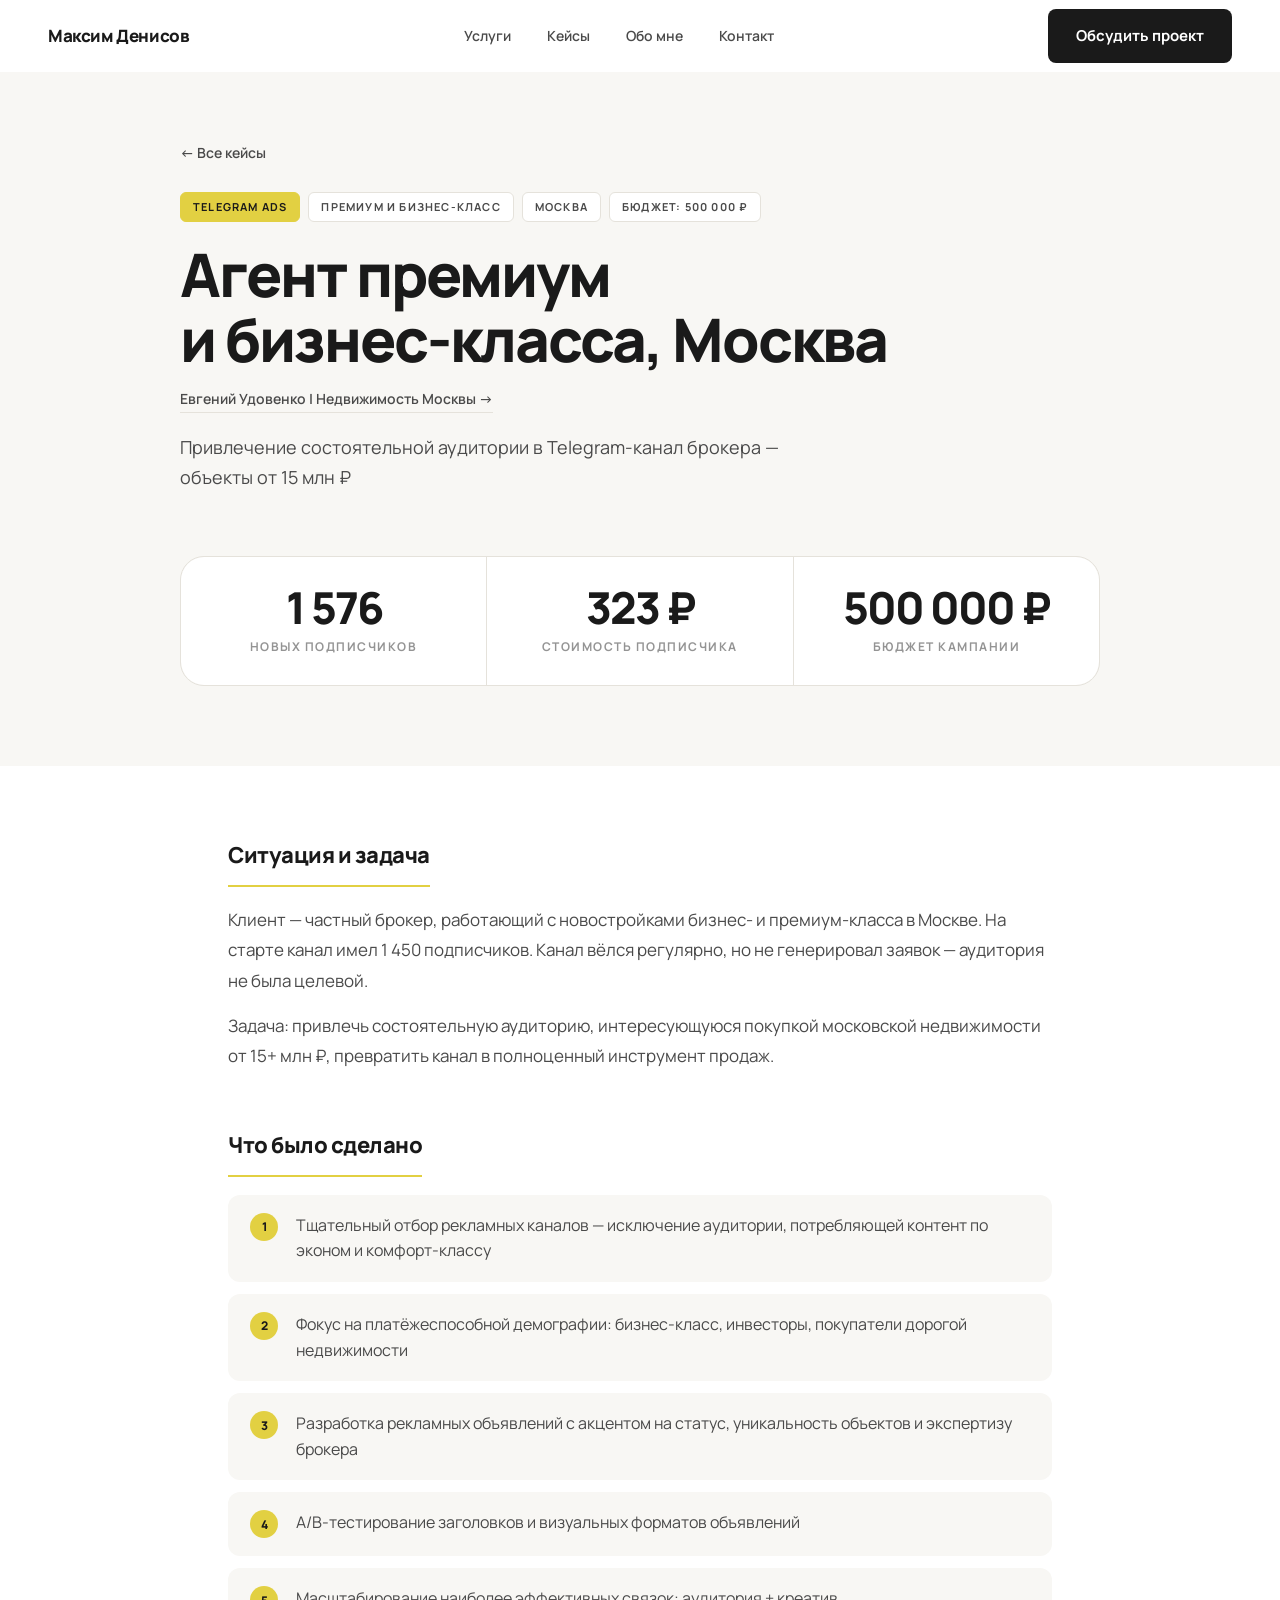
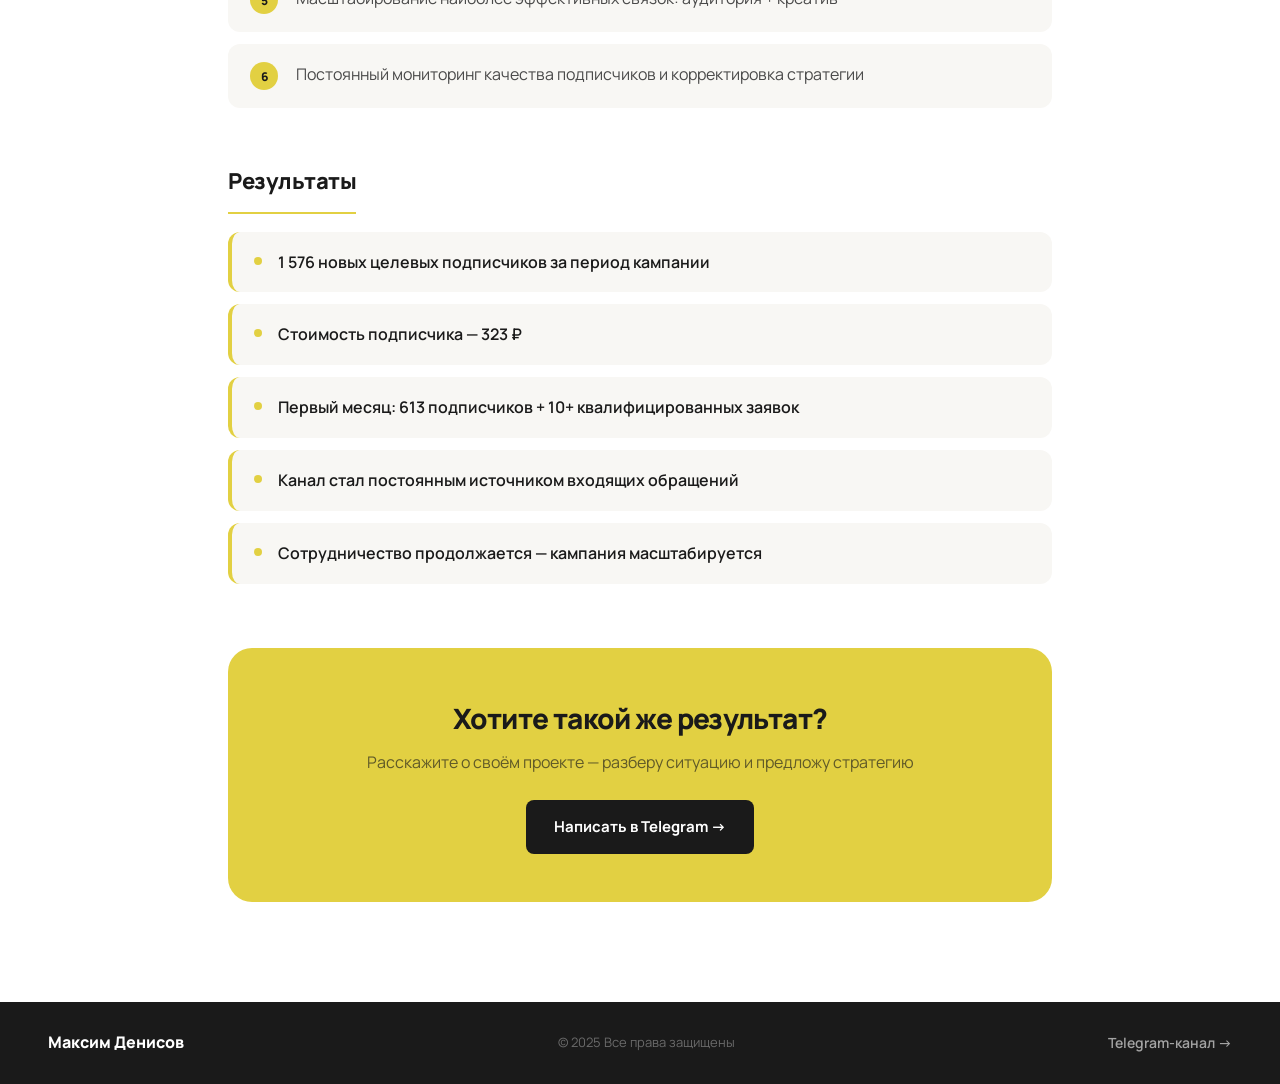
==== case-1.html @ fdce74c8 "Add channel links below case titles, style case-channel-link Co-Authored-By: Claude Sonnet 4.6 <nore" ====
<!DOCTYPE html>
<html lang="ru">
<head>
  <meta charset="UTF-8">
  <meta name="viewport" content="width=device-width, initial-scale=1.0">
  <title>Кейс: Агент премиум и бизнес-класса, Москва — 1 576 подписчиков | Максим Денисов</title>
  <meta name="description" content="Telegram Ads для агента премиум и бизнес-класса в Москве: 1 576 подписчиков, 323 ₽ за подписчика, бюджет 500 000 ₽.">
  <link rel="preconnect" href="https://fonts.googleapis.com">
  <link rel="preconnect" href="https://fonts.gstatic.com" crossorigin>
  <link href="https://fonts.googleapis.com/css2?family=Manrope:wght@400;500;600;700;800&display=swap" rel="stylesheet">
  <link rel="stylesheet" href="style.css">
</head>
<body>

<!-- NAVIGATION -->
<nav class="nav" id="nav">
  <div class="nav-inner">
    <a href="index.html" class="nav-logo">Максим Денисов</a>
    <ul class="nav-links">
      <li><a href="index.html#services">Услуги</a></li>
      <li><a href="index.html#cases">Кейсы</a></li>
      <li><a href="index.html#about">Обо мне</a></li>
      <li><a href="index.html#contact">Контакт</a></li>
    </ul>
    <a href="https://t.me/maksimbarrister" target="_blank" rel="noopener" class="btn btn-dark">Обсудить проект</a>
    <button class="hamburger" aria-label="Меню"><span></span><span></span><span></span></button>
  </div>
</nav>
<div class="mobile-nav" id="mobile-nav">
  <ul>
    <li><a href="index.html#services">Услуги</a></li>
    <li><a href="index.html#cases">Кейсы</a></li>
    <li><a href="index.html#about">Обо мне</a></li>
    <li><a href="index.html#contact">Контакт</a></li>
  </ul>
  <a href="https://t.me/maksimbarrister" target="_blank" rel="noopener" class="btn btn-dark">Обсудить проект</a>
</div>

<!-- CASE HEADER -->
<header class="case-header">
  <div class="case-header-inner">
    <a href="index.html#cases" class="back-btn">← Все кейсы</a>
    <div class="case-tags">
      <span class="tag tag-y">Telegram Ads</span>
      <span class="tag">Премиум и бизнес-класс</span>
      <span class="tag">Москва</span>
      <span class="tag">Бюджет: 500 000 ₽</span>
    </div>
    <h1 class="case-h1">Агент премиум<br>и бизнес-класса, Москва</h1>
    <a href="https://t.me/mos_heart" target="_blank" rel="noopener" class="case-channel-link">Евгений Удовенко | Недвижимость Москвы →</a>
    <p class="case-lead">Привлечение состоятельной аудитории в Telegram-канал брокера — объекты от 15 млн ₽</p>

    <div class="metrics-strip">
      <div class="metric">
        <div class="metric-num">1&thinsp;576</div>
        <div class="metric-label">Новых подписчиков</div>
      </div>
      <div class="metric">
        <div class="metric-num">323 ₽</div>
        <div class="metric-label">Стоимость подписчика</div>
      </div>
      <div class="metric">
        <div class="metric-num">500&thinsp;000 ₽</div>
        <div class="metric-label">Бюджет кампании</div>
      </div>
    </div>
  </div>
</header>

<!-- CASE BODY -->
<main class="case-body">

  <section class="case-section fade-up">
    <h2 class="case-section-h">Ситуация и задача</h2>
    <p>Клиент — частный брокер, работающий с новостройками бизнес- и премиум-класса в Москве. На старте канал имел 1 450 подписчиков. Канал вёлся регулярно, но не генерировал заявок — аудитория не была целевой.</p>
    <p>Задача: привлечь состоятельную аудиторию, интересующуюся покупкой московской недвижимости от 15+ млн ₽, превратить канал в полноценный инструмент продаж.</p>
  </section>

  <section class="case-section fade-up">
    <h2 class="case-section-h">Что было сделано</h2>
    <div class="steps-list">
      <div class="step-item">
        <div class="step-n">1</div>
        <div class="step-text">Тщательный отбор рекламных каналов — исключение аудитории, потребляющей контент по эконом и комфорт-классу</div>
      </div>
      <div class="step-item">
        <div class="step-n">2</div>
        <div class="step-text">Фокус на платёжеспособной демографии: бизнес-класс, инвесторы, покупатели дорогой недвижимости</div>
      </div>
      <div class="step-item">
        <div class="step-n">3</div>
        <div class="step-text">Разработка рекламных объявлений с акцентом на статус, уникальность объектов и экспертизу брокера</div>
      </div>
      <div class="step-item">
        <div class="step-n">4</div>
        <div class="step-text">A/B-тестирование заголовков и визуальных форматов объявлений</div>
      </div>
      <div class="step-item">
        <div class="step-n">5</div>
        <div class="step-text">Масштабирование наиболее эффективных связок: аудитория + креатив</div>
      </div>
      <div class="step-item">
        <div class="step-n">6</div>
        <div class="step-text">Постоянный мониторинг качества подписчиков и корректировка стратегии</div>
      </div>
    </div>
  </section>

  <section class="case-section fade-up">
    <h2 class="case-section-h">Результаты</h2>
    <div class="results-list">
      <div class="result-row">
        <div class="result-bullet"></div>
        <div class="result-text">1 576 новых целевых подписчиков за период кампании</div>
      </div>
      <div class="result-row">
        <div class="result-bullet"></div>
        <div class="result-text">Стоимость подписчика — 323 ₽</div>
      </div>
      <div class="result-row">
        <div class="result-bullet"></div>
        <div class="result-text">Первый месяц: 613 подписчиков + 10+ квалифицированных заявок</div>
      </div>
      <div class="result-row">
        <div class="result-bullet"></div>
        <div class="result-text">Канал стал постоянным источником входящих обращений</div>
      </div>
      <div class="result-row">
        <div class="result-bullet"></div>
        <div class="result-text">Сотрудничество продолжается — кампания масштабируется</div>
      </div>
    </div>
  </section>

  <div class="case-cta-box fade-up">
    <h3>Хотите такой же результат?</h3>
    <p>Расскажите о своём проекте — разберу ситуацию и предложу стратегию</p>
    <a href="https://t.me/maksimbarrister" target="_blank" rel="noopener" class="btn btn-dark">Написать в Telegram →</a>
  </div>

</main>

<!-- FOOTER -->
<footer>
  <div class="footer-inner">
    <span class="footer-brand">Максим Денисов</span>
    <span class="footer-copy">© 2025 Все права защищены</span>
    <a href="https://t.me/zametkimaksima" target="_blank" rel="noopener" class="footer-tg">Telegram-канал →</a>
  </div>
</footer>

<script src="main.js"></script>
</body>
</html>
---- style.css ----
@import url('https://fonts.googleapis.com/css2?family=Manrope:wght@400;500;600;700;800&display=swap');

/* ─── VARIABLES ─────────────────────────────────────── */
:root {
  --accent:       #E2D042;
  --accent-hover: #cfc030;
  --accent-soft:  rgba(226,208,66,.14);
  --bg:           #ffffff;
  --bg-light:     #f8f7f4;
  --text:         #1a1a1a;
  --text-mid:     #4a4a4a;
  --text-muted:   #949494;
  --border:       #e5e2db;
  --radius:       12px;
  --radius-lg:    24px;
  --ease:         cubic-bezier(0.16,1,0.3,1);
  --shadow:       0 4px 24px rgba(0,0,0,.07);
  --shadow-lg:    0 16px 56px rgba(0,0,0,.12);
}

/* ─── RESET & BASE ──────────────────────────────────── */
*,*::before,*::after{margin:0;padding:0;box-sizing:border-box}
html{scroll-behavior:smooth;-webkit-text-size-adjust:100%}
body{font-family:'Manrope',sans-serif;background:#fff;color:var(--text);line-height:1.6;overflow-x:hidden}
img{display:block;max-width:100%}
a{text-decoration:none;color:inherit}
ul{list-style:none}
button{font-family:inherit}

/* ─── TYPOGRAPHY ────────────────────────────────────── */
.eyebrow{display:inline-block;font-size:11px;font-weight:700;letter-spacing:2.5px;text-transform:uppercase;color:var(--text-muted);margin-bottom:12px}
.section-title{font-size:clamp(30px,4vw,50px);font-weight:800;line-height:1.1;letter-spacing:-1.5px;color:var(--text)}

/* ─── BUTTONS ───────────────────────────────────────── */
.btn{display:inline-flex;align-items:center;gap:8px;padding:13px 26px;border-radius:8px;font-family:'Manrope',sans-serif;font-size:15px;font-weight:700;cursor:pointer;border:2px solid transparent;transition:all .28s var(--ease);white-space:nowrap;text-decoration:none}
.btn-dark{background:var(--text);color:#fff}
.btn-dark:hover{background:#2d2d2d;transform:translateY(-2px);box-shadow:var(--shadow-lg)}
.btn-outline{background:transparent;color:var(--text);border-color:var(--text)}
.btn-outline:hover{background:var(--text);color:#fff;transform:translateY(-2px)}

/* ─── NAVIGATION ────────────────────────────────────── */
.nav{position:fixed;top:0;left:0;right:0;z-index:200;height:72px;display:flex;align-items:center;padding:0 48px;background:rgba(255,255,255,.95);backdrop-filter:blur(16px);-webkit-backdrop-filter:blur(16px);border-bottom:1px solid transparent;transition:border-color .3s,box-shadow .3s}
.nav.scrolled{border-bottom-color:var(--border);box-shadow:0 2px 20px rgba(0,0,0,.06)}
.nav-inner{max-width:1320px;margin:0 auto;width:100%;display:flex;align-items:center;justify-content:space-between;gap:24px}
.nav-logo{font-size:17px;font-weight:800;color:var(--text);letter-spacing:-.4px}
.nav-links{display:flex;align-items:center;gap:36px}
.nav-links a{font-size:14px;font-weight:600;color:var(--text-mid);transition:color .2s}
.nav-links a:hover{color:var(--text)}
.hamburger{display:none;flex-direction:column;gap:5px;background:none;border:none;cursor:pointer;padding:4px}
.hamburger span{display:block;width:24px;height:2px;background:var(--text);border-radius:2px;transition:all .3s var(--ease)}
.hamburger.is-open span:nth-child(1){transform:rotate(45deg) translate(5px,5px)}
.hamburger.is-open span:nth-child(2){opacity:0;transform:scaleX(0)}
.hamburger.is-open span:nth-child(3){transform:rotate(-45deg) translate(5px,-5px)}

/* ─── MOBILE MENU ───────────────────────────────────── */
.mobile-nav{display:none;position:fixed;top:72px;left:0;right:0;z-index:199;background:#fff;border-bottom:1px solid var(--border);box-shadow:var(--shadow-lg);padding:20px 24px 28px}
.mobile-nav.is-open{display:block}
.mobile-nav ul{display:flex;flex-direction:column;gap:2px;margin-bottom:16px}
.mobile-nav ul a{display:block;padding:12px 0;font-size:16px;font-weight:600;color:var(--text);border-bottom:1px solid var(--border)}
.mobile-nav .btn{width:100%;justify-content:center}

/* ─── HERO ──────────────────────────────────────────── */
.hero{padding-top:72px;background:#fff}
.hero-wrap{max-width:1320px;margin:0 auto;padding:72px 48px 56px;display:grid;grid-template-columns:1fr 420px;gap:64px;align-items:center}
.hero-badge{display:inline-flex;align-items:center;gap:8px;font-size:13px;font-weight:600;color:var(--text-mid);margin-bottom:24px}
.hero-badge::before{content:'';width:8px;height:8px;border-radius:50%;background:#22c55e;flex-shrink:0;animation:badge-pulse 2.2s ease-in-out infinite}
@keyframes badge-pulse{0%,100%{opacity:1;transform:scale(1)}50%{opacity:.5;transform:scale(1.4)}}
.hero-title{font-size:clamp(42px,5.2vw,72px);font-weight:800;line-height:1.07;letter-spacing:-2.5px;color:var(--text);margin-bottom:20px}
.hero-sub{font-size:17px;font-weight:500;color:var(--text-mid);line-height:1.65;max-width:480px;margin-bottom:36px}
.hero-btns{display:flex;gap:12px;flex-wrap:wrap}

.hero-visual{position:relative}
.hero-visual::before{content:'';position:absolute;inset:-12px -12px 12px 12px;background:var(--accent);border-radius:28px;z-index:0}
.hero-photo{width:100%;height:520px;object-fit:cover;object-position:top center;border-radius:20px;position:relative;z-index:1}

/* stats bar */
.hero-stats{border-top:1px solid var(--border);max-width:1320px;margin:0 auto;padding:32px 48px 64px;display:flex;align-items:stretch;gap:0}
.hs-item{flex:1;padding:0 32px}
.hs-item:first-child{padding-left:0}
.hs-item:last-child{padding-right:0}
.hs-div{width:1px;background:var(--border);flex-shrink:0;align-self:stretch}
.hs-n{font-size:34px;font-weight:800;color:var(--text);letter-spacing:-1px;line-height:1;margin-bottom:6px}
.hs-l{font-size:14px;color:var(--text-muted);font-weight:500;line-height:1.4}

/* ─── ABOUT ─────────────────────────────────────────── */
.about{padding:110px 48px;background:var(--bg-light)}
.about-inner{max-width:1320px;margin:0 auto;display:grid;grid-template-columns:420px 1fr;gap:88px;align-items:center}
.about-photo-wrap{position:relative}
.about-photo{width:100%;aspect-ratio:4/5;object-fit:cover;object-position:top center;border-radius:var(--radius-lg)}
.about-badge{position:absolute;bottom:-20px;right:-20px;background:var(--accent);border-radius:var(--radius);padding:18px 22px;font-size:13px;font-weight:800;color:var(--text);line-height:1.3;max-width:170px;text-align:center;box-shadow:var(--shadow)}
.about-title{font-size:clamp(32px,4vw,52px);font-weight:800;line-height:1.1;letter-spacing:-1.5px;color:var(--text);margin-bottom:18px}
.about-text{font-size:17px;color:var(--text-mid);line-height:1.8;margin-bottom:32px}
.about-feature-list{display:flex;flex-direction:column;gap:10px;margin-bottom:32px;list-style:none;padding:0}
.about-feature-list li{font-size:15px;font-weight:500;color:var(--text-mid);line-height:1.65;padding:16px 20px 16px 24px;background:#fff;border-radius:var(--radius);border-left:3px solid var(--accent)}
.tg-link{display:inline-flex;align-items:center;gap:10px;font-size:15px;font-weight:700;color:var(--text);border-bottom:2px solid var(--accent);padding-bottom:2px;transition:gap .2s,border-color .2s}
.tg-link:hover{gap:14px;border-color:var(--text)}

/* ─── SERVICES ACCORDION ────────────────────────────── */
.services{padding:110px 48px;background:#fff}
.services-inner{max-width:960px;margin:0 auto}
.services-header{text-align:center;margin-bottom:52px}

.accordion{border:1px solid var(--border);border-radius:var(--radius-lg);overflow:hidden;background:#fff;box-shadow:0 2px 16px rgba(0,0,0,.04)}
.acc-item{border-bottom:1px solid var(--border)}
.acc-item:last-child{border-bottom:none}

.acc-header{display:flex;align-items:center;justify-content:space-between;gap:20px;padding:20px 28px;cursor:pointer;background:transparent;border:none;width:100%;text-align:left;transition:background .2s}
.acc-header:hover{background:var(--bg-light)}
.acc-item.open>.acc-header{background:var(--accent-soft)}

.acc-left{display:flex;align-items:center;gap:18px;flex:1;min-width:0}

.acc-icon-wrap{width:54px;height:54px;border-radius:14px;background:var(--bg-light);border:1px solid var(--border);display:flex;align-items:center;justify-content:center;flex-shrink:0;overflow:hidden;transition:all .3s var(--ease)}
.acc-item.open .acc-icon-wrap{background:var(--accent);border-color:var(--accent);box-shadow:0 4px 16px rgba(226,208,66,.4)}
.acc-icon-wrap img{width:28px;height:28px;object-fit:contain}

.acc-text{display:flex;flex-direction:column;gap:2px}
.acc-eyebrow{font-size:10px;font-weight:700;letter-spacing:2.5px;color:var(--text-muted);text-transform:uppercase;line-height:1}
.acc-name{font-size:17px;font-weight:800;color:var(--text);letter-spacing:-.2px;line-height:1.3}

.acc-toggle{width:32px;height:32px;border-radius:50%;border:1.5px solid var(--border);flex-shrink:0;position:relative;transition:all .3s var(--ease)}
.acc-toggle::before,.acc-toggle::after{content:'';position:absolute;top:50%;left:50%;background:var(--text-mid);border-radius:2px;transition:all .3s var(--ease)}
.acc-toggle::before{width:12px;height:1.5px;transform:translate(-50%,-50%)}
.acc-toggle::after{width:1.5px;height:12px;transform:translate(-50%,-50%)}
.acc-item.open .acc-toggle{background:var(--text);border-color:var(--text);transform:rotate(45deg)}
.acc-item.open .acc-toggle::before,.acc-item.open .acc-toggle::after{background:#fff}

.acc-body{max-height:0;overflow:hidden;transition:max-height .42s var(--ease)}
.acc-item.open .acc-body{max-height:360px}

.acc-list{padding:4px 28px 28px 100px;display:grid;grid-template-columns:repeat(2,1fr);gap:10px 40px}
.acc-list li{display:flex;gap:10px;align-items:flex-start;font-size:14px;color:var(--text-mid);line-height:1.5}
.acc-list li::before{content:'';width:5px;height:5px;background:var(--accent);border-radius:50%;margin-top:7px;flex-shrink:0}

/* ─── CASES ─────────────────────────────────────────── */
.cases{padding:110px 48px;background:var(--bg-light)}
.cases-inner{max-width:1320px;margin:0 auto}
.cases-top{display:flex;align-items:flex-end;justify-content:space-between;gap:24px;margin-bottom:48px}
.cases-grid{display:grid;grid-template-columns:repeat(3,1fr);gap:20px}

.case-card{background:#fff;border:1px solid var(--border);border-radius:var(--radius-lg);padding:28px;display:flex;flex-direction:column;transition:all .3s var(--ease);cursor:pointer;position:relative;overflow:hidden}
.case-card::before{content:'';position:absolute;top:0;left:0;right:0;height:4px;background:var(--accent);transform:scaleX(0);transform-origin:left;transition:transform .3s var(--ease)}
.case-card:hover{transform:translateY(-5px);box-shadow:var(--shadow-lg);border-color:rgba(226,208,66,.6)}
.case-card:hover::before{transform:scaleX(1)}

.case-platform{display:inline-flex;align-items:center;gap:6px;font-size:11px;font-weight:700;letter-spacing:1.2px;text-transform:uppercase;color:var(--text-mid);background:var(--bg-light);border:1px solid var(--border);border-radius:6px;padding:5px 10px;margin-bottom:24px;align-self:flex-start}
.case-big-num{font-size:58px;font-weight:800;letter-spacing:-2.5px;color:var(--text);line-height:1;margin-bottom:4px}
.case-big-label{font-size:13px;color:var(--text-muted);font-weight:600;margin-bottom:16px}
.case-name{font-size:15px;font-weight:600;color:var(--text-mid);line-height:1.5;flex:1;margin-bottom:24px}
.case-read{display:inline-flex;align-items:center;gap:6px;font-size:14px;font-weight:700;color:var(--text);margin-top:auto;transition:gap .2s}
.case-card:hover .case-read{gap:10px}

/* ─── REVIEWS ───────────────────────────────────────── */
.reviews{padding:110px 48px;background:#fff}
.reviews-inner{max-width:1320px;margin:0 auto}
.reviews-top{text-align:center;margin-bottom:56px}
.reviews-grid{display:grid;grid-template-columns:repeat(3,1fr);gap:20px}
.review-card{background:var(--bg-light);border:1px solid var(--border);border-radius:var(--radius-lg);padding:32px;display:flex;flex-direction:column;transition:all .3s var(--ease)}
.review-card:hover{border-color:var(--accent);box-shadow:var(--shadow);transform:translateY(-3px);background:#fff}
.review-q{font-size:60px;color:var(--accent);line-height:.7;font-family:Georgia,serif;margin-bottom:16px;display:block}
.review-text{font-size:15px;color:var(--text-mid);line-height:1.75;flex:1;margin-bottom:24px}
.review-bottom{display:flex;align-items:center;gap:12px;padding-top:18px;border-top:1px solid var(--border)}
.review-ava{width:46px;height:46px;border-radius:50%;background:var(--accent-soft);display:flex;align-items:center;justify-content:center;font-weight:800;font-size:15px;color:var(--text);flex-shrink:0;border:2px solid var(--accent);overflow:hidden}
.review-ava img{width:100%;height:100%;object-fit:cover;object-position:top center}
.review-name{font-size:14px;font-weight:700;color:var(--text)}
.review-role{font-size:12px;color:var(--text-muted);margin-top:1px}

/* ─── CTA ───────────────────────────────────────────── */
.cta-section{padding:110px 48px;background:var(--bg-light)}
.cta-card{max-width:1320px;margin:0 auto;background:#141414;border-radius:28px;padding:88px 80px;text-align:center;position:relative;overflow:hidden}
.cta-card::before{content:'';position:absolute;top:-100px;left:50%;transform:translateX(-50%);width:700px;height:380px;background:radial-gradient(ellipse at center,rgba(226,208,66,.16) 0%,transparent 68%);pointer-events:none}
.cta-inner{position:relative;z-index:1;max-width:600px;margin:0 auto}
.cta-eyebrow{display:inline-block;font-size:11px;font-weight:700;letter-spacing:2.5px;text-transform:uppercase;color:rgba(255,255,255,.38);margin-bottom:14px}
.cta-title{font-size:clamp(36px,5vw,60px);font-weight:800;color:#fff;line-height:1.08;letter-spacing:-2px;margin-bottom:14px}
.cta-sub{font-size:17px;color:rgba(255,255,255,.52);line-height:1.65;margin-bottom:36px}
.btn-cta{background:var(--accent);color:var(--text);font-size:16px;padding:16px 40px;border-radius:10px;border:none;font-weight:700}
.btn-cta:hover{background:#ebe045;transform:translateY(-2px);box-shadow:0 8px 32px rgba(226,208,66,.4)}

/* ─── FOOTER ────────────────────────────────────────── */
footer{background:var(--text);padding:28px 48px}
.footer-inner{max-width:1320px;margin:0 auto;display:flex;align-items:center;justify-content:space-between;gap:16px}
.footer-brand{font-size:16px;font-weight:800;color:#fff}
.footer-copy{font-size:13px;color:rgba(255,255,255,.35)}
.footer-tg{font-size:14px;font-weight:600;color:rgba(255,255,255,.6);transition:color .2s}
.footer-tg:hover{color:var(--accent)}
.footer-legal{max-width:1320px;margin:0 auto;padding:14px 0 0;border-top:1px solid rgba(255,255,255,.08);display:flex;gap:24px;flex-wrap:wrap}
.legal-toggle{background:none;border:none;color:rgba(255,255,255,.35);font-size:12px;font-family:inherit;cursor:pointer;padding:0;transition:color .2s;text-decoration:underline;text-underline-offset:3px}
.legal-toggle:hover{color:rgba(255,255,255,.7)}

/* ─── LEGAL SECTIONS ────────────────────────────────── */
.legal-section{display:none;background:var(--bg-light);border-top:3px solid var(--accent)}
.legal-section.open{display:block}
.legal-inner{max-width:860px;margin:0 auto;padding:64px 48px 80px;position:relative}
.legal-close{position:absolute;top:24px;right:48px;background:none;border:1px solid var(--border);border-radius:8px;padding:8px 16px;font-size:13px;font-weight:600;font-family:inherit;cursor:pointer;color:var(--text-mid);transition:all .2s}
.legal-close:hover{background:var(--text);color:#fff;border-color:var(--text)}
.legal-inner h2{font-size:28px;font-weight:800;color:var(--text);letter-spacing:-.5px;margin-bottom:8px}
.legal-inner h3{font-size:16px;font-weight:700;color:var(--text);margin:28px 0 8px}
.legal-inner p{font-size:15px;color:var(--text-mid);line-height:1.75;margin-bottom:8px}
.legal-inner a{color:var(--text);font-weight:600;border-bottom:1px solid var(--accent)}

/* ─── CASE PAGES ────────────────────────────────────── */
.case-header{padding:140px 48px 80px;background:var(--bg-light)}
.case-header-inner{max-width:920px;margin:0 auto}
.back-btn{display:inline-flex;align-items:center;gap:8px;font-size:14px;font-weight:600;color:var(--text-mid);margin-bottom:28px;transition:gap .2s,color .2s}
.back-btn:hover{color:var(--text);gap:12px}
.case-tags{display:flex;gap:8px;flex-wrap:wrap;margin-bottom:20px}
.tag{font-size:11px;font-weight:700;letter-spacing:1.2px;text-transform:uppercase;padding:5px 12px;border-radius:6px;background:#fff;border:1px solid var(--border);color:var(--text-mid)}
.tag-y{background:var(--accent);border-color:var(--accent);color:var(--text)}
.case-h1{font-size:clamp(34px,5vw,60px);font-weight:800;line-height:1.08;letter-spacing:-2px;color:var(--text);margin-bottom:14px}
.case-channel-link{display:inline-flex;align-items:center;gap:6px;margin-bottom:20px;font-size:14px;font-weight:600;color:var(--text-mid);text-decoration:none;border-bottom:1px solid var(--border);padding-bottom:2px;transition:color .2s,border-color .2s}.case-channel-link:hover{color:var(--text);border-color:var(--text)}
.case-lead{font-size:18px;color:var(--text-mid);max-width:640px;line-height:1.65}

.metrics-strip{display:grid;grid-template-columns:repeat(3,1fr);border:1px solid var(--border);border-radius:var(--radius-lg);overflow:hidden;margin:64px 0 0;background:var(--border);gap:1px}
.metric{background:#fff;padding:28px 24px;text-align:center}
.metric-num{font-size:44px;font-weight:800;color:var(--text);letter-spacing:-2px;line-height:1;margin-bottom:8px}
.metric-label{font-size:12px;font-weight:700;letter-spacing:1.5px;text-transform:uppercase;color:var(--text-muted)}

.case-body{max-width:920px;margin:0 auto;padding:72px 48px 100px}
.case-section{margin-bottom:56px}
.case-section-h{font-size:22px;font-weight:800;color:var(--text);letter-spacing:-.5px;margin-bottom:18px;padding-bottom:12px;border-bottom:2px solid var(--accent);display:inline-block}
.case-section p{font-size:17px;color:var(--text-mid);line-height:1.8;margin-bottom:14px}
.steps-list{display:flex;flex-direction:column;gap:12px}
.step-item{display:flex;gap:18px;padding:18px 22px;background:var(--bg-light);border-radius:var(--radius);align-items:flex-start}
.step-n{width:28px;height:28px;border-radius:50%;background:var(--accent);display:flex;align-items:center;justify-content:center;font-size:12px;font-weight:800;color:var(--text);flex-shrink:0}
.step-text{font-size:16px;color:var(--text-mid);line-height:1.6}
.results-list{display:flex;flex-direction:column;gap:12px}
.result-row{display:flex;gap:16px;align-items:flex-start;padding:18px 22px;background:var(--bg-light);border-radius:var(--radius);border-left:4px solid var(--accent)}
.result-bullet{width:8px;height:8px;border-radius:50%;background:var(--accent);margin-top:7px;flex-shrink:0}
.result-text{font-size:16px;font-weight:600;color:var(--text);line-height:1.55}
.case-cta-box{margin-top:64px;padding:48px;background:var(--accent);border-radius:var(--radius-lg);text-align:center}
.case-cta-box h3{font-size:28px;font-weight:800;letter-spacing:-.8px;color:var(--text);margin-bottom:10px}
.case-cta-box p{font-size:16px;color:rgba(26,26,26,.65);margin-bottom:24px}

/* ─── FADE ANIMATIONS ───────────────────────────────── */
.fade-up{opacity:0;transform:translateY(28px);transition:opacity .65s var(--ease),transform .65s var(--ease)}
.fade-up.in{opacity:1;transform:translateY(0)}
.delay-1{transition-delay:.08s}
.delay-2{transition-delay:.16s}
.delay-3{transition-delay:.24s}
.delay-4{transition-delay:.32s}
.delay-5{transition-delay:.4s}
.delay-6{transition-delay:.48s}

/* ─── RESPONSIVE ────────────────────────────────────── */
@media(max-width:1100px){
  .cases-grid{grid-template-columns:repeat(2,1fr)}
  .hero-wrap{grid-template-columns:1fr 360px;gap:48px}
  .about-inner{grid-template-columns:340px 1fr;gap:56px}
}
@media(max-width:900px){
  .reviews-grid{grid-template-columns:repeat(2,1fr)}
  .hero-wrap{grid-template-columns:1fr 300px;gap:36px}
  .hero-photo{height:420px}
}
@media(max-width:768px){
  .nav{padding:0 20px}
  .nav-links,.nav .btn{display:none}
  .hamburger{display:flex}

  .hero-wrap{grid-template-columns:1fr;padding:36px 20px 32px}
  .hero-visual{order:-1}
  .hero-visual::before{display:none}
  .hero-photo{height:300px;border-radius:16px}
  .hero-title{font-size:clamp(34px,8vw,52px);letter-spacing:-1.5px}
  .hero-btns{flex-direction:column}
  .hero-btns .btn{width:100%;justify-content:center}
  .hero-stats{flex-direction:column;gap:20px;padding:24px 20px 48px}
  .hs-item{padding:0}
  .hs-div{width:100%;height:1px;align-self:auto}

  .about{padding:72px 20px}
  .about-inner{grid-template-columns:1fr;gap:40px}
  .about-photo-wrap{max-width:300px}
  .about-badge{right:-8px;bottom:-8px}

  .services{padding:72px 20px}
  .acc-header{padding:16px 20px}
  .acc-list{grid-template-columns:1fr;padding:4px 20px 22px 78px}
  .acc-name{font-size:15px}

  .cases{padding:72px 20px}
  .cases-grid{grid-template-columns:1fr}
  .cases-top{flex-direction:column;align-items:flex-start}

  .reviews{padding:72px 20px}
  .reviews-grid{grid-template-columns:1fr}

  .cta-section{padding:40px 20px 72px}
  .cta-card{padding:52px 28px;border-radius:20px}

  footer{padding:24px 20px}
  .footer-inner{flex-direction:column;text-align:center;gap:6px}
  .footer-legal{justify-content:center;padding-top:12px}
  .legal-inner{padding:48px 20px 64px}
  .legal-close{right:20px;top:16px}

  .case-header{padding:110px 20px 56px}
  .metrics-strip{grid-template-columns:1fr;background:none;gap:0;border:1px solid var(--border)}
  .metric{border-bottom:1px solid var(--border)}
  .metric:last-child{border-bottom:none}
  .case-body{padding:48px 20px 72px}
  .case-cta-box{padding:32px 24px}
  .case-cta-box h3{font-size:22px}
}
@media(max-width:480px){
  .hero-title{font-size:32px;letter-spacing:-1px}
  .case-big-num{font-size:48px}
  .metrics-strip{grid-template-columns:1fr}
  .acc-list{padding:4px 16px 20px 20px}
  .acc-icon-wrap{width:44px;height:44px;border-radius:10px}
  .acc-icon-wrap img{width:22px;height:22px}
}
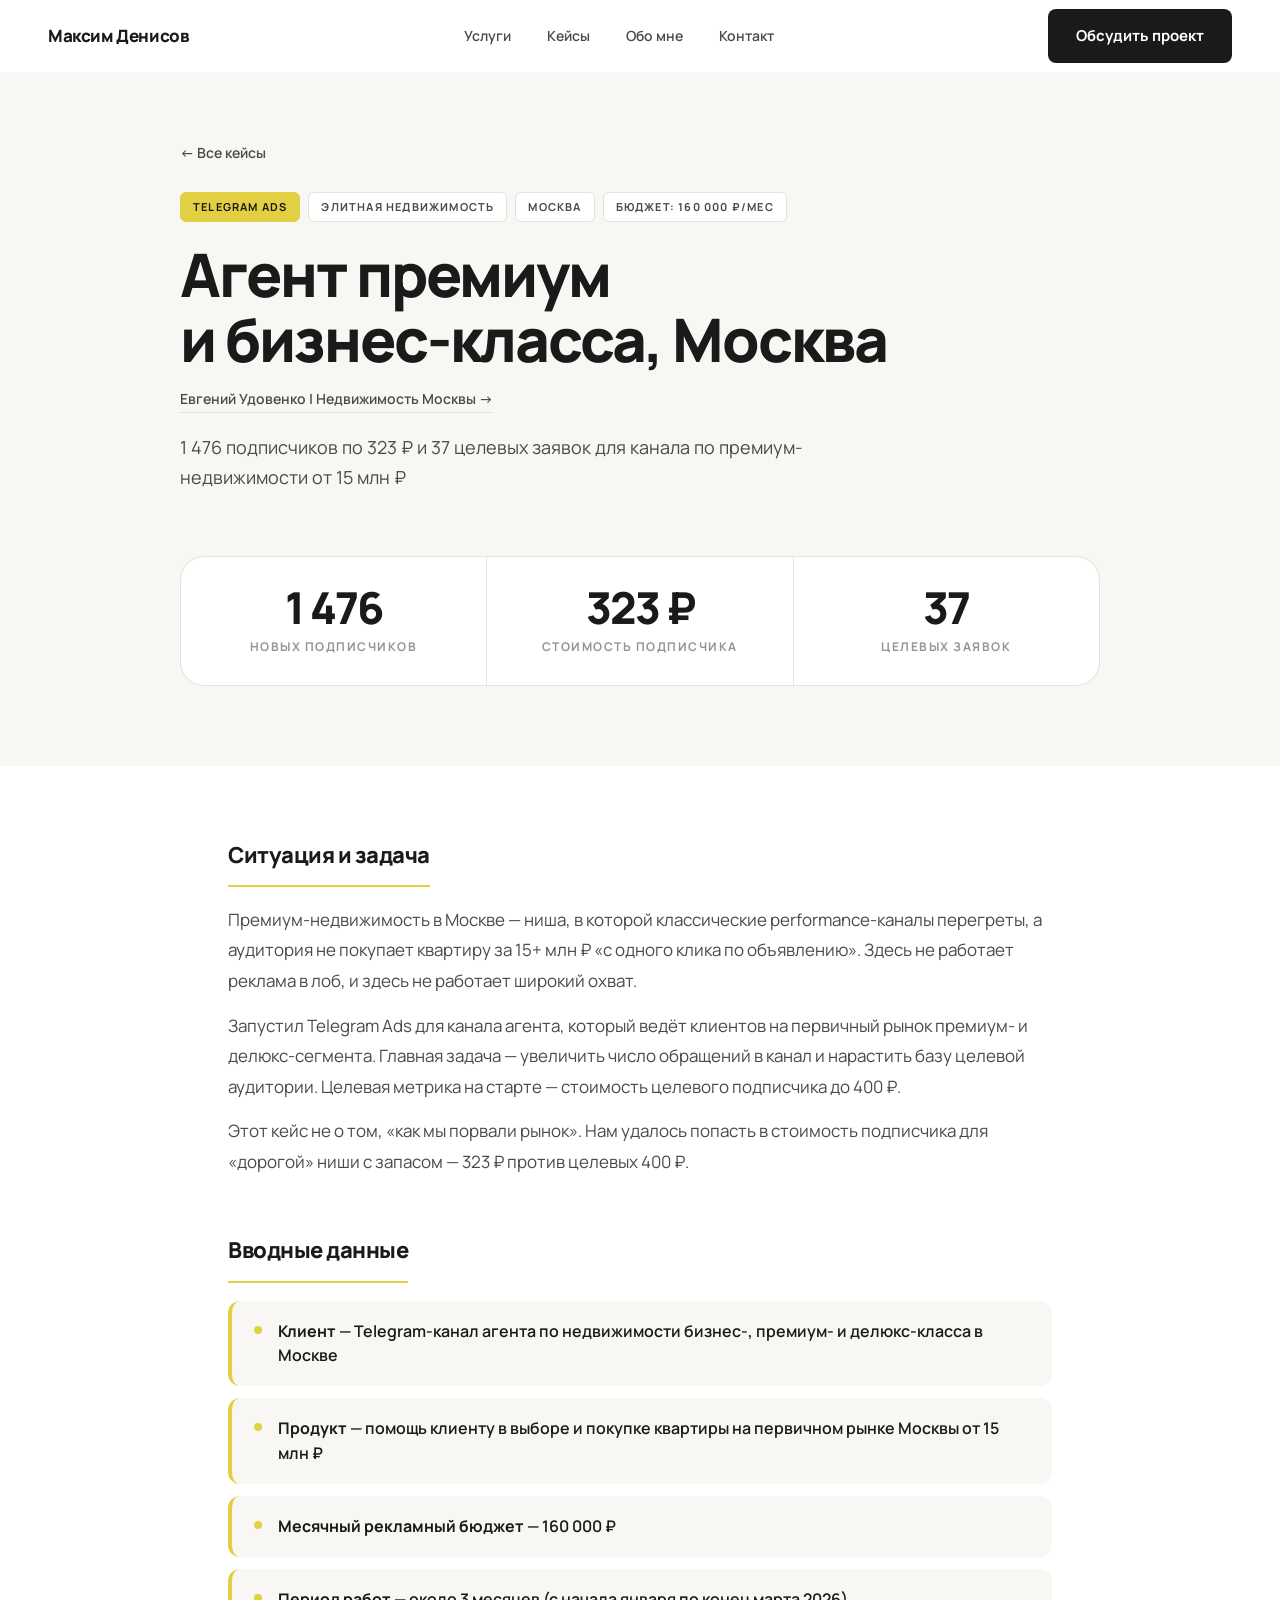
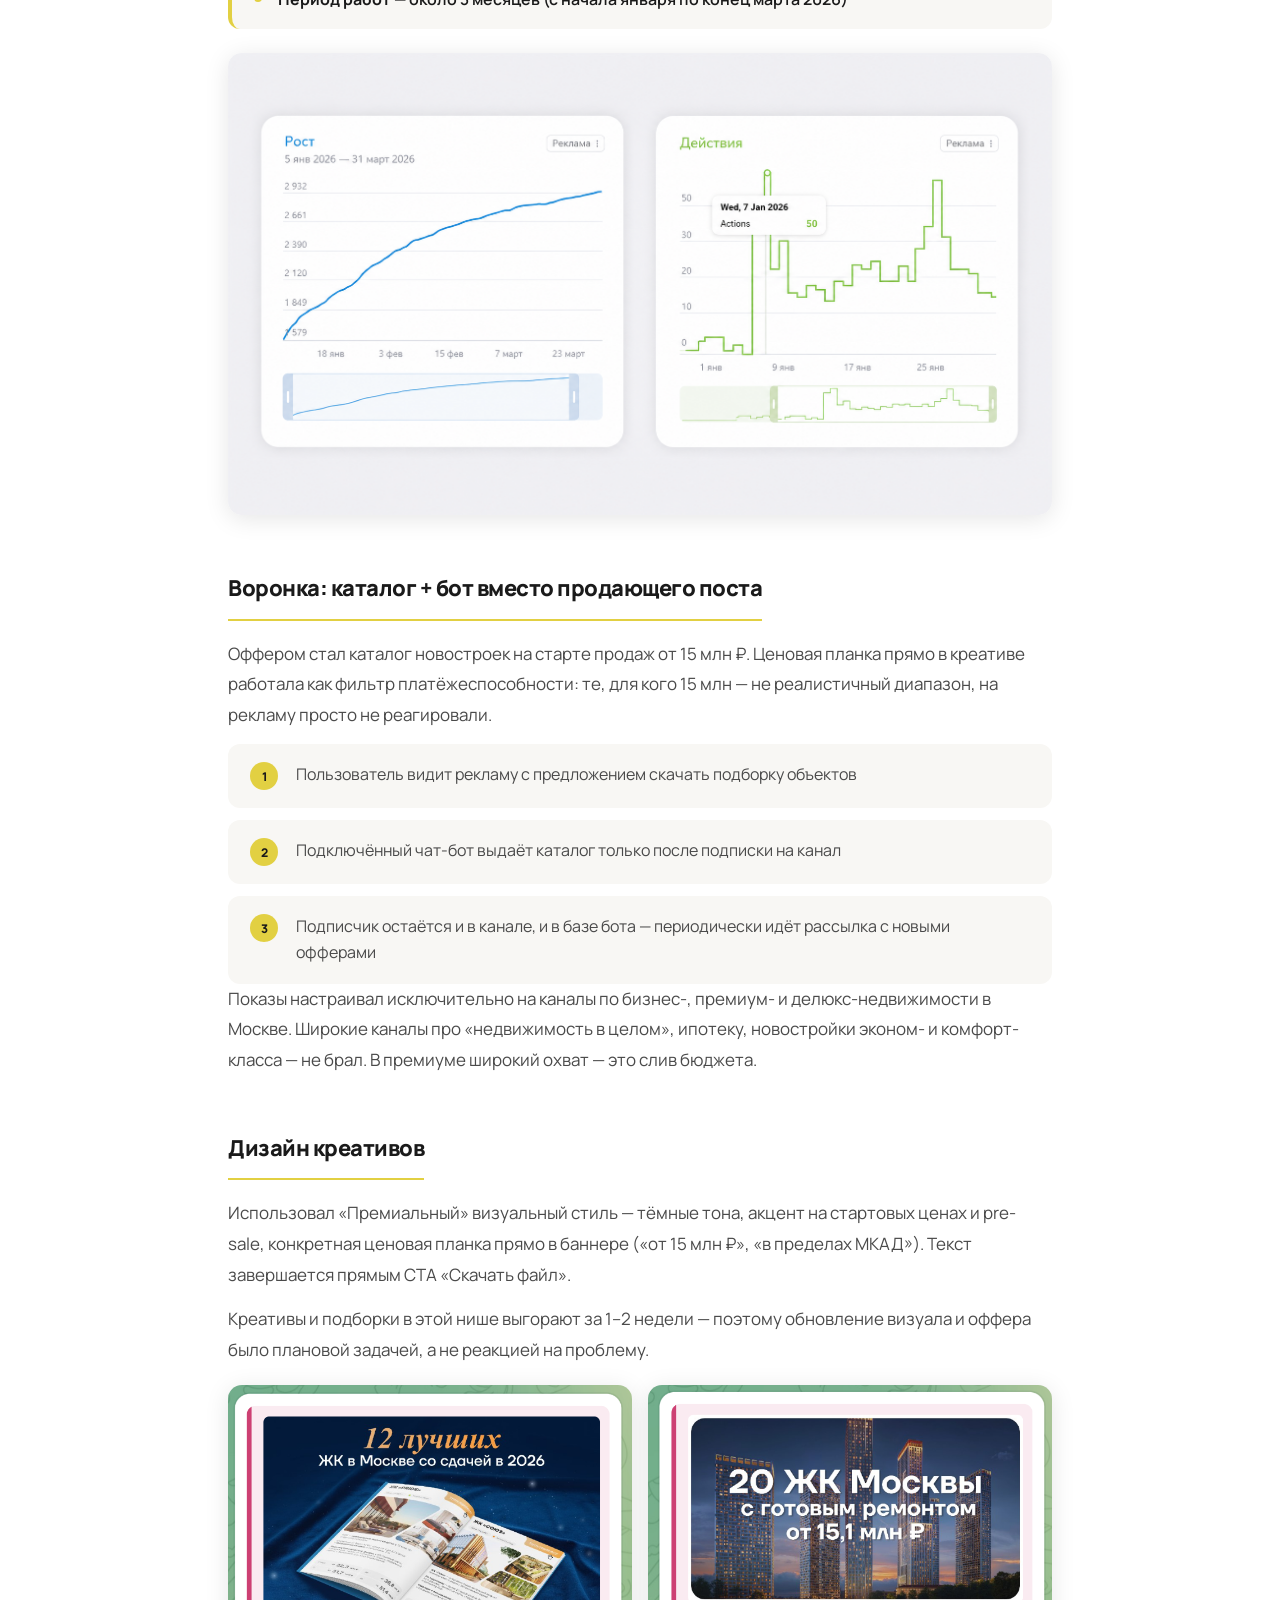
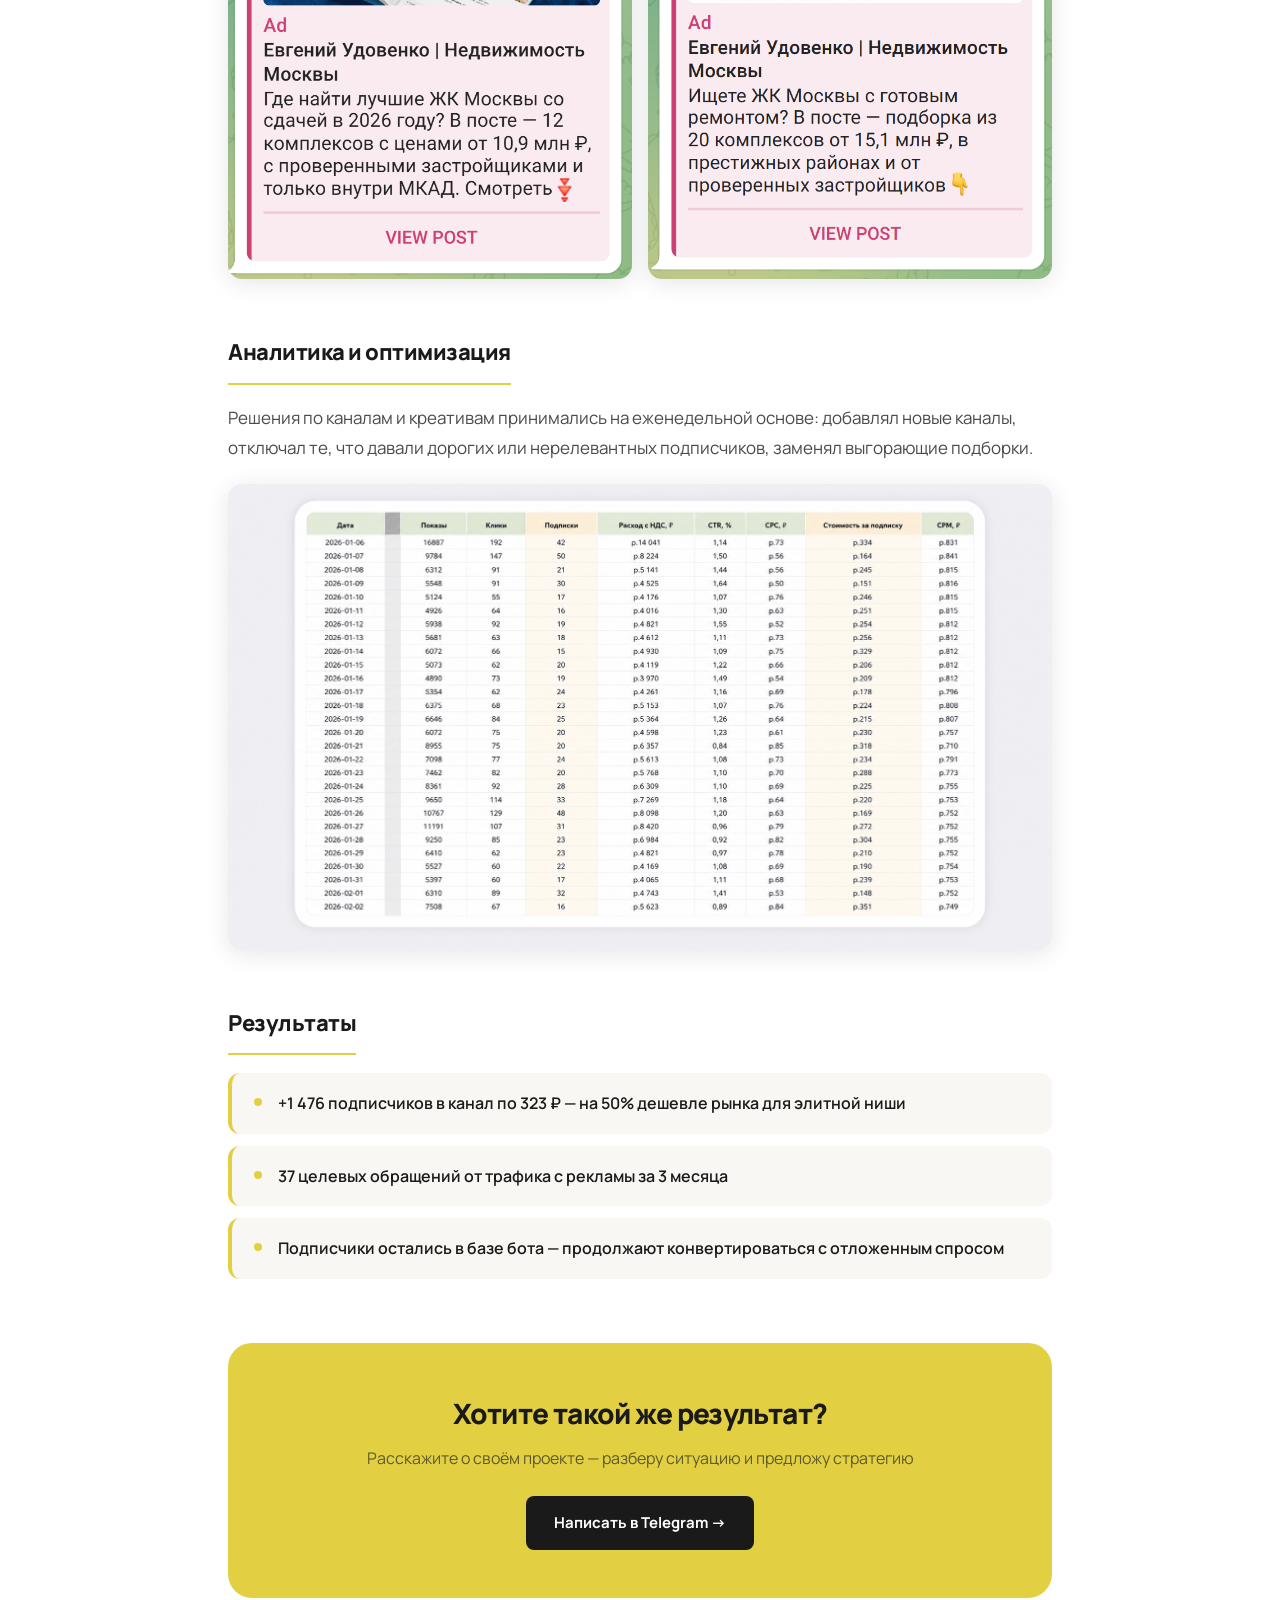
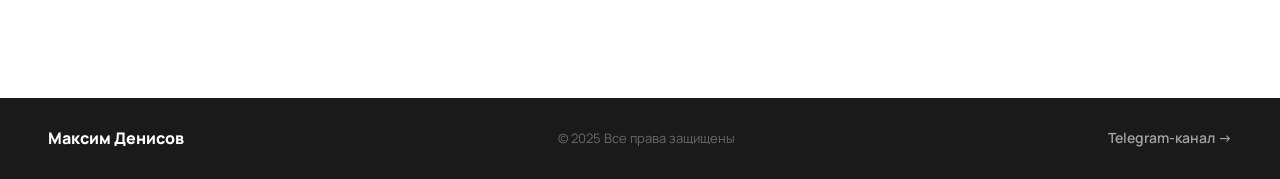
==== commit 8192c85f: "Update case-1 with real content and images" ====
--- a/case-1.html
+++ b/case-1.html
@@ -3,8 +3,8 @@
 <head>
   <meta charset="UTF-8">
   <meta name="viewport" content="width=device-width, initial-scale=1.0">
-  <title>Кейс: Агент премиум и бизнес-класса, Москва — 1 576 подписчиков | Максим Денисов</title>
-  <meta name="description" content="Telegram Ads для агента премиум и бизнес-класса в Москве: 1 576 подписчиков, 323 ₽ за подписчика, бюджет 500 000 ₽.">
+  <title>Кейс: Telegram Ads для канала по элитной недвижимости Москвы — 1 476 подписчиков по 323 ₽ | Максим Денисов</title>
+  <meta name="description" content="Telegram Ads для агента по элитной недвижимости Москвы: 1 476 подписчиков по 323 ₽ и 37 целевых заявок за 3 месяца.">
   <link rel="preconnect" href="https://fonts.googleapis.com">
   <link rel="preconnect" href="https://fonts.gstatic.com" crossorigin>
   <link href="https://fonts.googleapis.com/css2?family=Manrope:wght@400;500;600;700;800&display=swap" rel="stylesheet">
@@ -42,17 +42,17 @@
     <a href="index.html#cases" class="back-btn">← Все кейсы</a>
     <div class="case-tags">
       <span class="tag tag-y">Telegram Ads</span>
-      <span class="tag">Премиум и бизнес-класс</span>
+      <span class="tag">Элитная недвижимость</span>
       <span class="tag">Москва</span>
-      <span class="tag">Бюджет: 500 000 ₽</span>
+      <span class="tag">Бюджет: 160 000 ₽/мес</span>
     </div>
     <h1 class="case-h1">Агент премиум<br>и бизнес-класса, Москва</h1>
     <a href="https://t.me/mos_heart" target="_blank" rel="noopener" class="case-channel-link">Евгений Удовенко | Недвижимость Москвы →</a>
-    <p class="case-lead">Привлечение состоятельной аудитории в Telegram-канал брокера — объекты от 15 млн ₽</p>
+    <p class="case-lead">1 476 подписчиков по 323 ₽ и 37 целевых заявок для канала по премиум-недвижимости от 15 млн ₽</p>
 
     <div class="metrics-strip">
       <div class="metric">
-        <div class="metric-num">1&thinsp;576</div>
+        <div class="metric-num">1&thinsp;476</div>
         <div class="metric-label">Новых подписчиков</div>
       </div>
       <div class="metric">
@@ -60,8 +60,8 @@
         <div class="metric-label">Стоимость подписчика</div>
       </div>
       <div class="metric">
-        <div class="metric-num">500&thinsp;000 ₽</div>
-        <div class="metric-label">Бюджет кампании</div>
+        <div class="metric-num">37</div>
+        <div class="metric-label">Целевых заявок</div>
       </div>
     </div>
   </div>
@@ -72,38 +72,68 @@
 
   <section class="case-section fade-up">
     <h2 class="case-section-h">Ситуация и задача</h2>
-    <p>Клиент — частный брокер, работающий с новостройками бизнес- и премиум-класса в Москве. На старте канал имел 1 450 подписчиков. Канал вёлся регулярно, но не генерировал заявок — аудитория не была целевой.</p>
-    <p>Задача: привлечь состоятельную аудиторию, интересующуюся покупкой московской недвижимости от 15+ млн ₽, превратить канал в полноценный инструмент продаж.</p>
+    <p>Премиум-недвижимость в Москве — ниша, в которой классические performance-каналы перегреты, а аудитория не покупает квартиру за 15+ млн ₽ «с одного клика по объявлению». Здесь не работает реклама в лоб, и здесь не работает широкий охват.</p>
+    <p>Запустил Telegram Ads для канала агента, который ведёт клиентов на первичный рынок премиум- и делюкс-сегмента. Главная задача — увеличить число обращений в канал и нарастить базу целевой аудитории. Целевая метрика на старте — стоимость целевого подписчика до 400 ₽.</p>
+    <p>Этот кейс не о том, «как мы порвали рынок». Нам удалось попасть в стоимость подписчика для «дорогой» ниши с запасом — 323 ₽ против целевых 400 ₽.</p>
   </section>
 
   <section class="case-section fade-up">
-    <h2 class="case-section-h">Что было сделано</h2>
+    <h2 class="case-section-h">Вводные данные</h2>
+    <div class="results-list">
+      <div class="result-row">
+        <div class="result-bullet"></div>
+        <div class="result-text"><strong>Клиент</strong> — Telegram-канал агента по недвижимости бизнес-, премиум- и делюкс-класса в Москве</div>
+      </div>
+      <div class="result-row">
+        <div class="result-bullet"></div>
+        <div class="result-text"><strong>Продукт</strong> — помощь клиенту в выборе и покупке квартиры на первичном рынке Москвы от 15 млн ₽</div>
+      </div>
+      <div class="result-row">
+        <div class="result-bullet"></div>
+        <div class="result-text"><strong>Месячный рекламный бюджет</strong> — 160 000 ₽</div>
+      </div>
+      <div class="result-row">
+        <div class="result-bullet"></div>
+        <div class="result-text"><strong>Период работ</strong> — около 3 месяцев (с начала января по конец марта 2026)</div>
+      </div>
+    </div>
+    <img src="statistika.png" alt="Динамика роста канала" style="width:100%;border-radius:14px;margin-top:24px;box-shadow:0 4px 24px rgba(0,0,0,.10);" loading="lazy">
+  </section>
+
+  <section class="case-section fade-up">
+    <h2 class="case-section-h">Воронка: каталог + бот вместо продающего поста</h2>
+    <p>Оффером стал каталог новостроек на старте продаж от 15 млн ₽. Ценовая планка прямо в креативе работала как фильтр платёжеспособности: те, для кого 15 млн — не реалистичный диапазон, на рекламу просто не реагировали.</p>
     <div class="steps-list">
       <div class="step-item">
         <div class="step-n">1</div>
-        <div class="step-text">Тщательный отбор рекламных каналов — исключение аудитории, потребляющей контент по эконом и комфорт-классу</div>
+        <div class="step-text">Пользователь видит рекламу с предложением скачать подборку объектов</div>
       </div>
       <div class="step-item">
         <div class="step-n">2</div>
-        <div class="step-text">Фокус на платёжеспособной демографии: бизнес-класс, инвесторы, покупатели дорогой недвижимости</div>
+        <div class="step-text">Подключённый чат-бот выдаёт каталог только после подписки на канал</div>
       </div>
       <div class="step-item">
         <div class="step-n">3</div>
-        <div class="step-text">Разработка рекламных объявлений с акцентом на статус, уникальность объектов и экспертизу брокера</div>
-      </div>
-      <div class="step-item">
-        <div class="step-n">4</div>
-        <div class="step-text">A/B-тестирование заголовков и визуальных форматов объявлений</div>
-      </div>
-      <div class="step-item">
-        <div class="step-n">5</div>
-        <div class="step-text">Масштабирование наиболее эффективных связок: аудитория + креатив</div>
-      </div>
-      <div class="step-item">
-        <div class="step-n">6</div>
-        <div class="step-text">Постоянный мониторинг качества подписчиков и корректировка стратегии</div>
+        <div class="step-text">Подписчик остаётся и в канале, и в базе бота — периодически идёт рассылка с новыми офферами</div>
       </div>
     </div>
+    <p>Показы настраивал исключительно на каналы по бизнес-, премиум- и делюкс-недвижимости в Москве. Широкие каналы про «недвижимость в целом», ипотеку, новостройки эконом- и комфорт-класса — не брал. В премиуме широкий охват — это слив бюджета.</p>
+  </section>
+
+  <section class="case-section fade-up">
+    <h2 class="case-section-h">Дизайн креативов</h2>
+    <p>Использовал «Премиальный» визуальный стиль — тёмные тона, акцент на стартовых ценах и pre-sale, конкретная ценовая планка прямо в баннере («от 15 млн ₽», «в пределах МКАД»). Текст завершается прямым CTA «Скачать файл».</p>
+    <p>Креативы и подборки в этой нише выгорают за 1–2 недели — поэтому обновление визуала и оффера было плановой задачей, а не реакцией на проблему.</p>
+    <div style="display:grid;grid-template-columns:1fr 1fr;gap:16px;margin-top:20px;">
+      <img src="kreo-1.png" alt="Креатив 1" style="border-radius:14px;box-shadow:0 4px 24px rgba(0,0,0,.10);width:100%;" loading="lazy">
+      <img src="kreo-2.png" alt="Креатив 2" style="border-radius:14px;box-shadow:0 4px 24px rgba(0,0,0,.10);width:100%;" loading="lazy">
+    </div>
+  </section>
+
+  <section class="case-section fade-up">
+    <h2 class="case-section-h">Аналитика и оптимизация</h2>
+    <p>Решения по каналам и креативам принимались на еженедельной основе: добавлял новые каналы, отключал те, что давали дорогих или нерелевантных подписчиков, заменял выгорающие подборки.</p>
+    <img src="tablica.png" alt="Таблица аналитики" style="width:100%;border-radius:14px;margin-top:20px;box-shadow:0 4px 24px rgba(0,0,0,.10);" loading="lazy">
   </section>
 
   <section class="case-section fade-up">
@@ -111,23 +141,15 @@
     <div class="results-list">
       <div class="result-row">
         <div class="result-bullet"></div>
-        <div class="result-text">1 576 новых целевых подписчиков за период кампании</div>
+        <div class="result-text">+1 476 подписчиков в канал по 323 ₽ — на 50% дешевле рынка для элитной ниши</div>
       </div>
       <div class="result-row">
         <div class="result-bullet"></div>
-        <div class="result-text">Стоимость подписчика — 323 ₽</div>
+        <div class="result-text">37 целевых обращений от трафика с рекламы за 3 месяца</div>
       </div>
       <div class="result-row">
         <div class="result-bullet"></div>
-        <div class="result-text">Первый месяц: 613 подписчиков + 10+ квалифицированных заявок</div>
-      </div>
-      <div class="result-row">
-        <div class="result-bullet"></div>
-        <div class="result-text">Канал стал постоянным источником входящих обращений</div>
-      </div>
-      <div class="result-row">
-        <div class="result-bullet"></div>
-        <div class="result-text">Сотрудничество продолжается — кампания масштабируется</div>
+        <div class="result-text">Подписчики остались в базе бота — продолжают конвертироваться с отложенным спросом</div>
       </div>
     </div>
   </section>
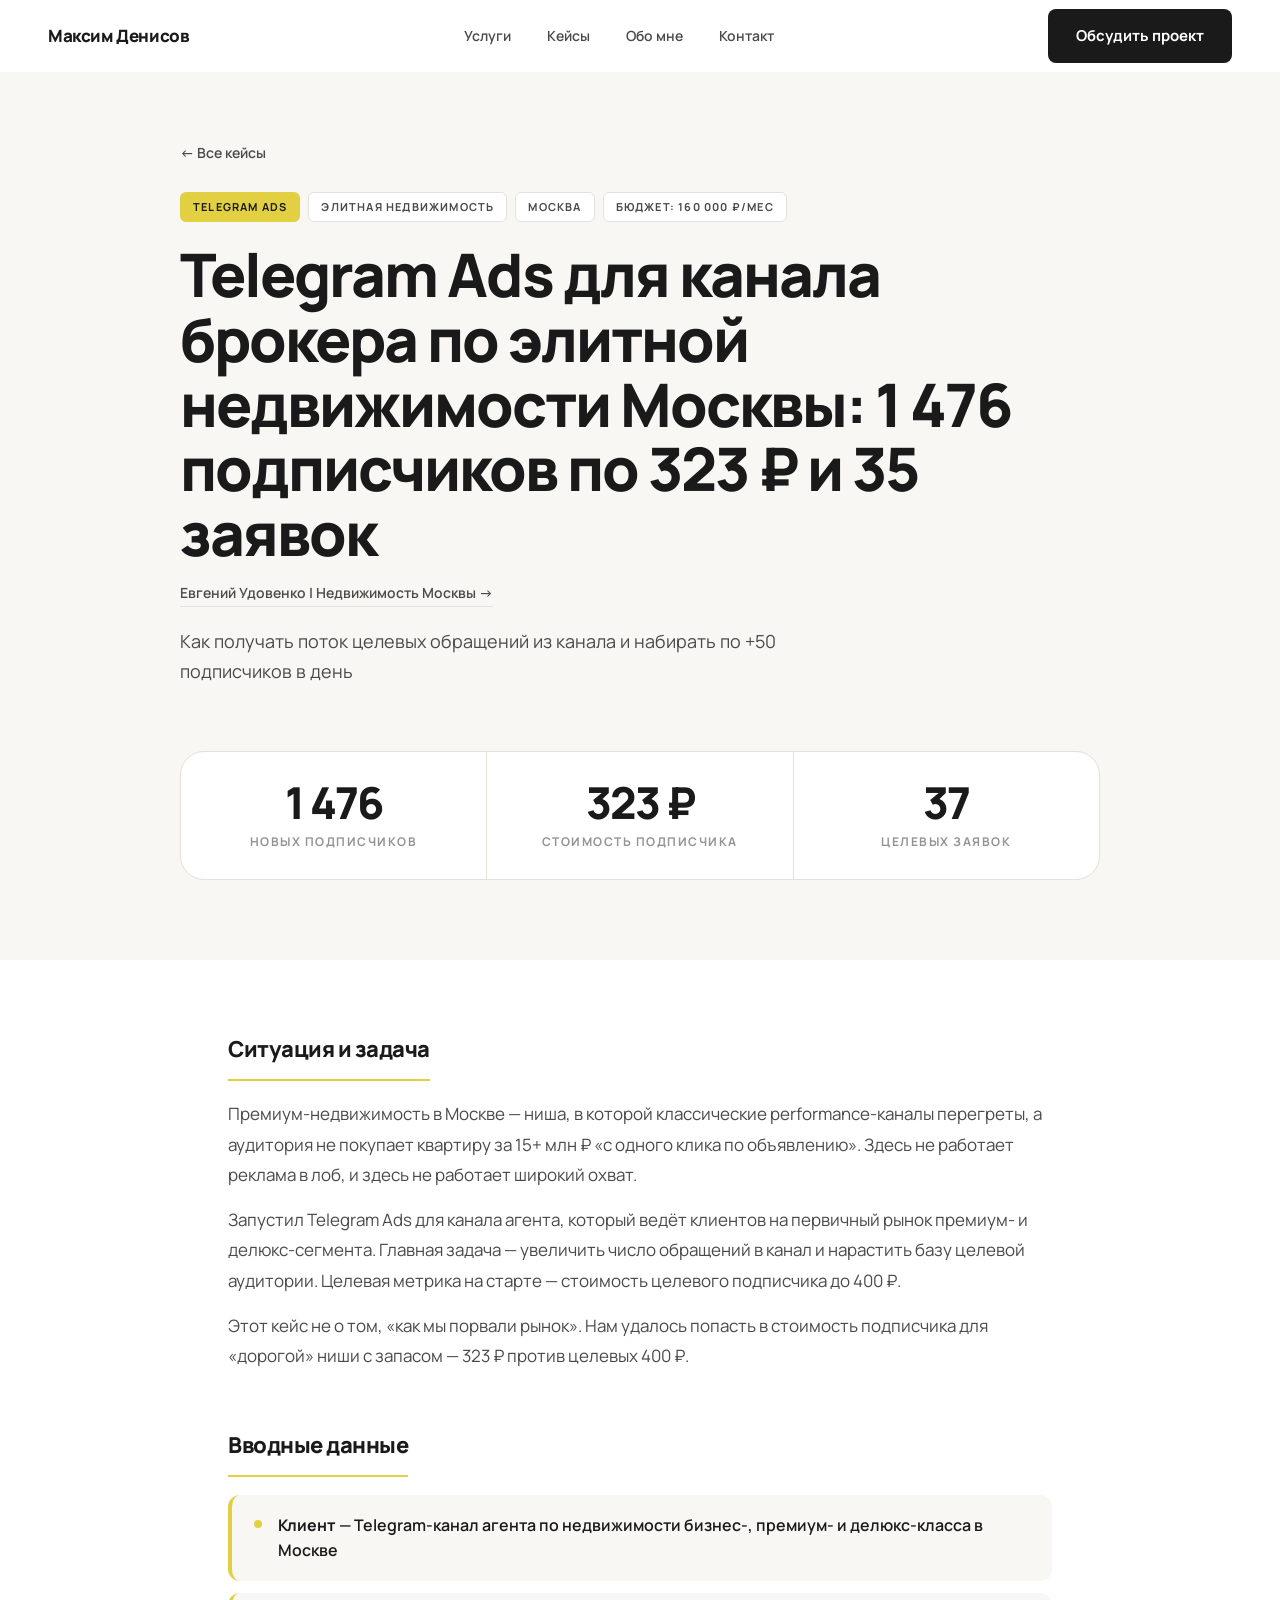
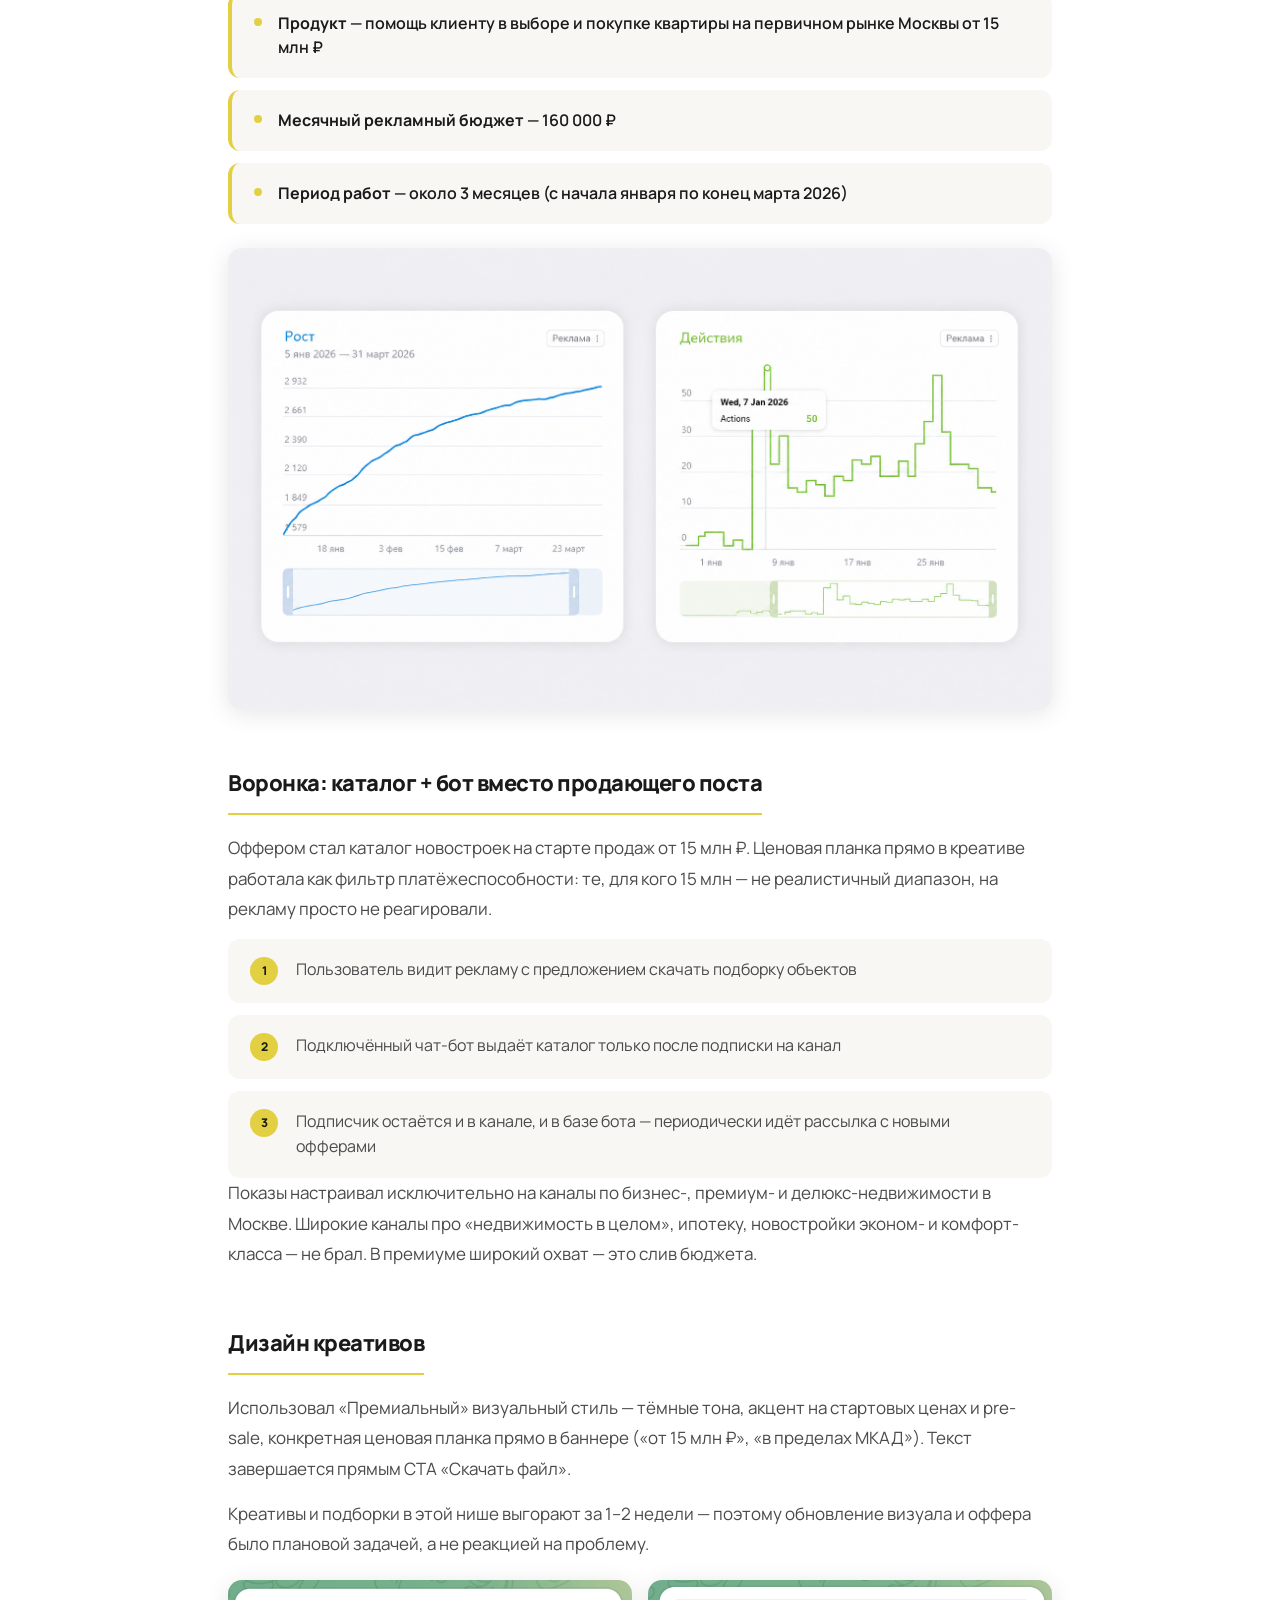
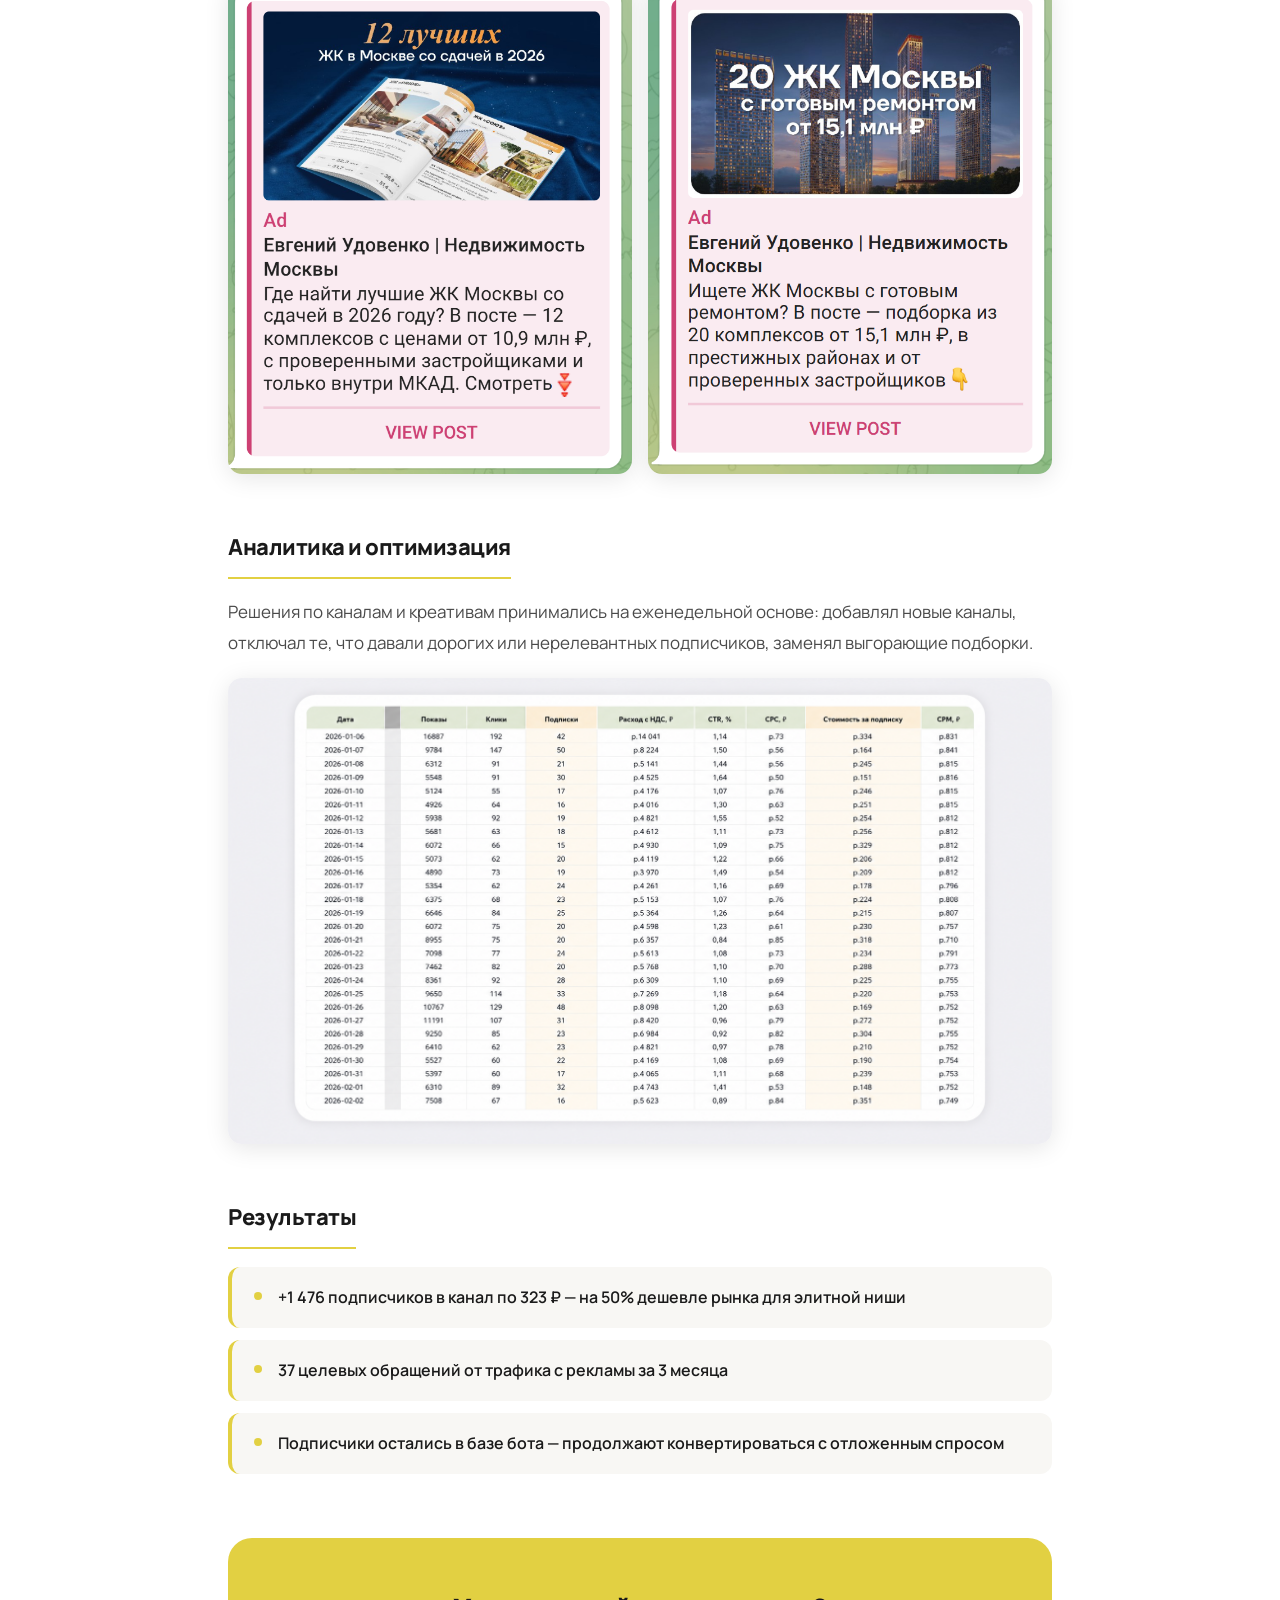
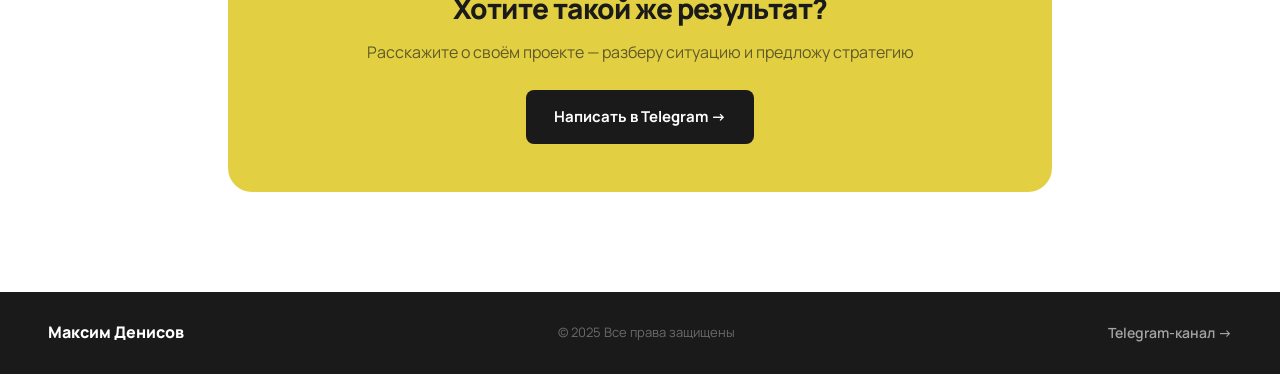
==== commit aaed7541: "Update case-1 case-2 headings, add Bragina review and conclusion" ====
--- a/case-1.html
+++ b/case-1.html
@@ -46,9 +46,9 @@
       <span class="tag">Москва</span>
       <span class="tag">Бюджет: 160 000 ₽/мес</span>
     </div>
-    <h1 class="case-h1">Агент премиум<br>и бизнес-класса, Москва</h1>
+    <h1 class="case-h1">Telegram Ads для канала брокера по элитной недвижимости Москвы: 1&nbsp;476 подписчиков по 323&nbsp;₽ и 35 заявок</h1>
     <a href="https://t.me/mos_heart" target="_blank" rel="noopener" class="case-channel-link">Евгений Удовенко | Недвижимость Москвы →</a>
-    <p class="case-lead">1 476 подписчиков по 323 ₽ и 37 целевых заявок для канала по премиум-недвижимости от 15 млн ₽</p>
+    <p class="case-lead">Как получать поток целевых обращений из канала и набирать по +50 подписчиков в день</p>
 
     <div class="metrics-strip">
       <div class="metric">
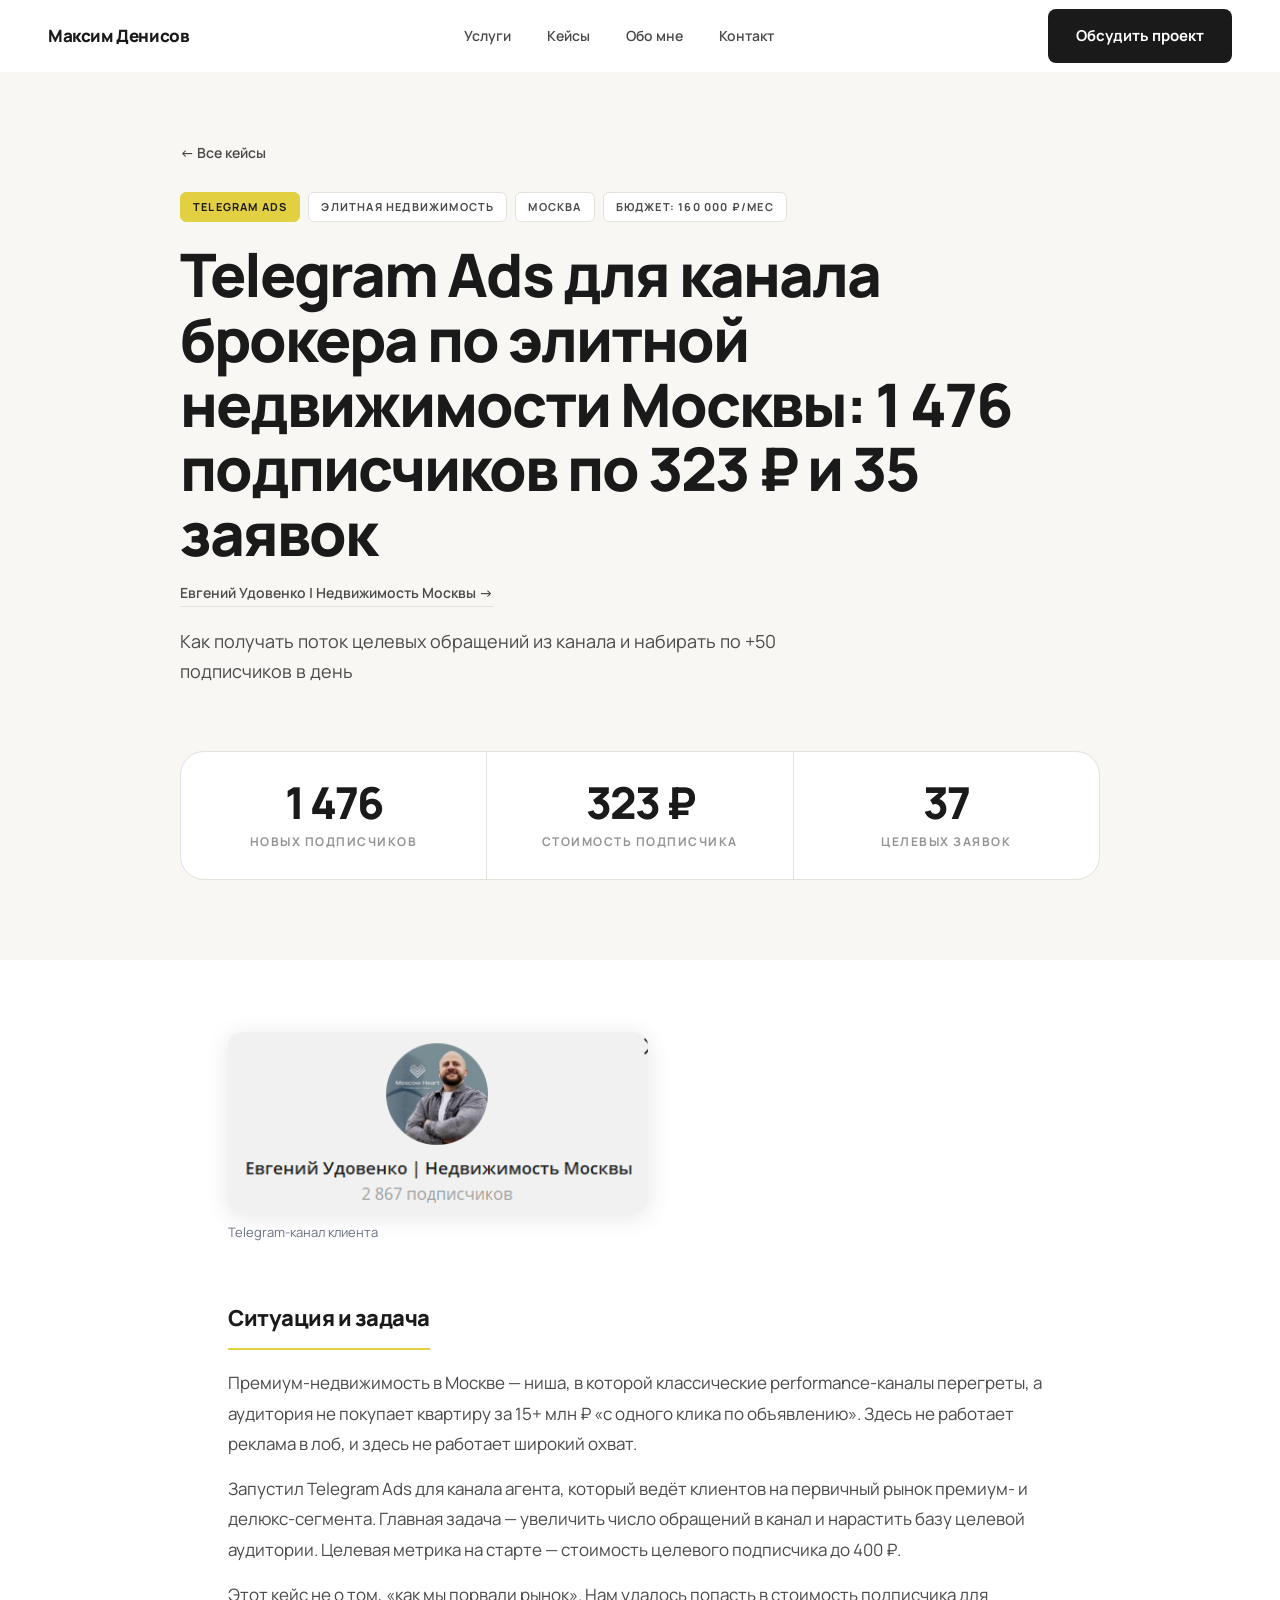
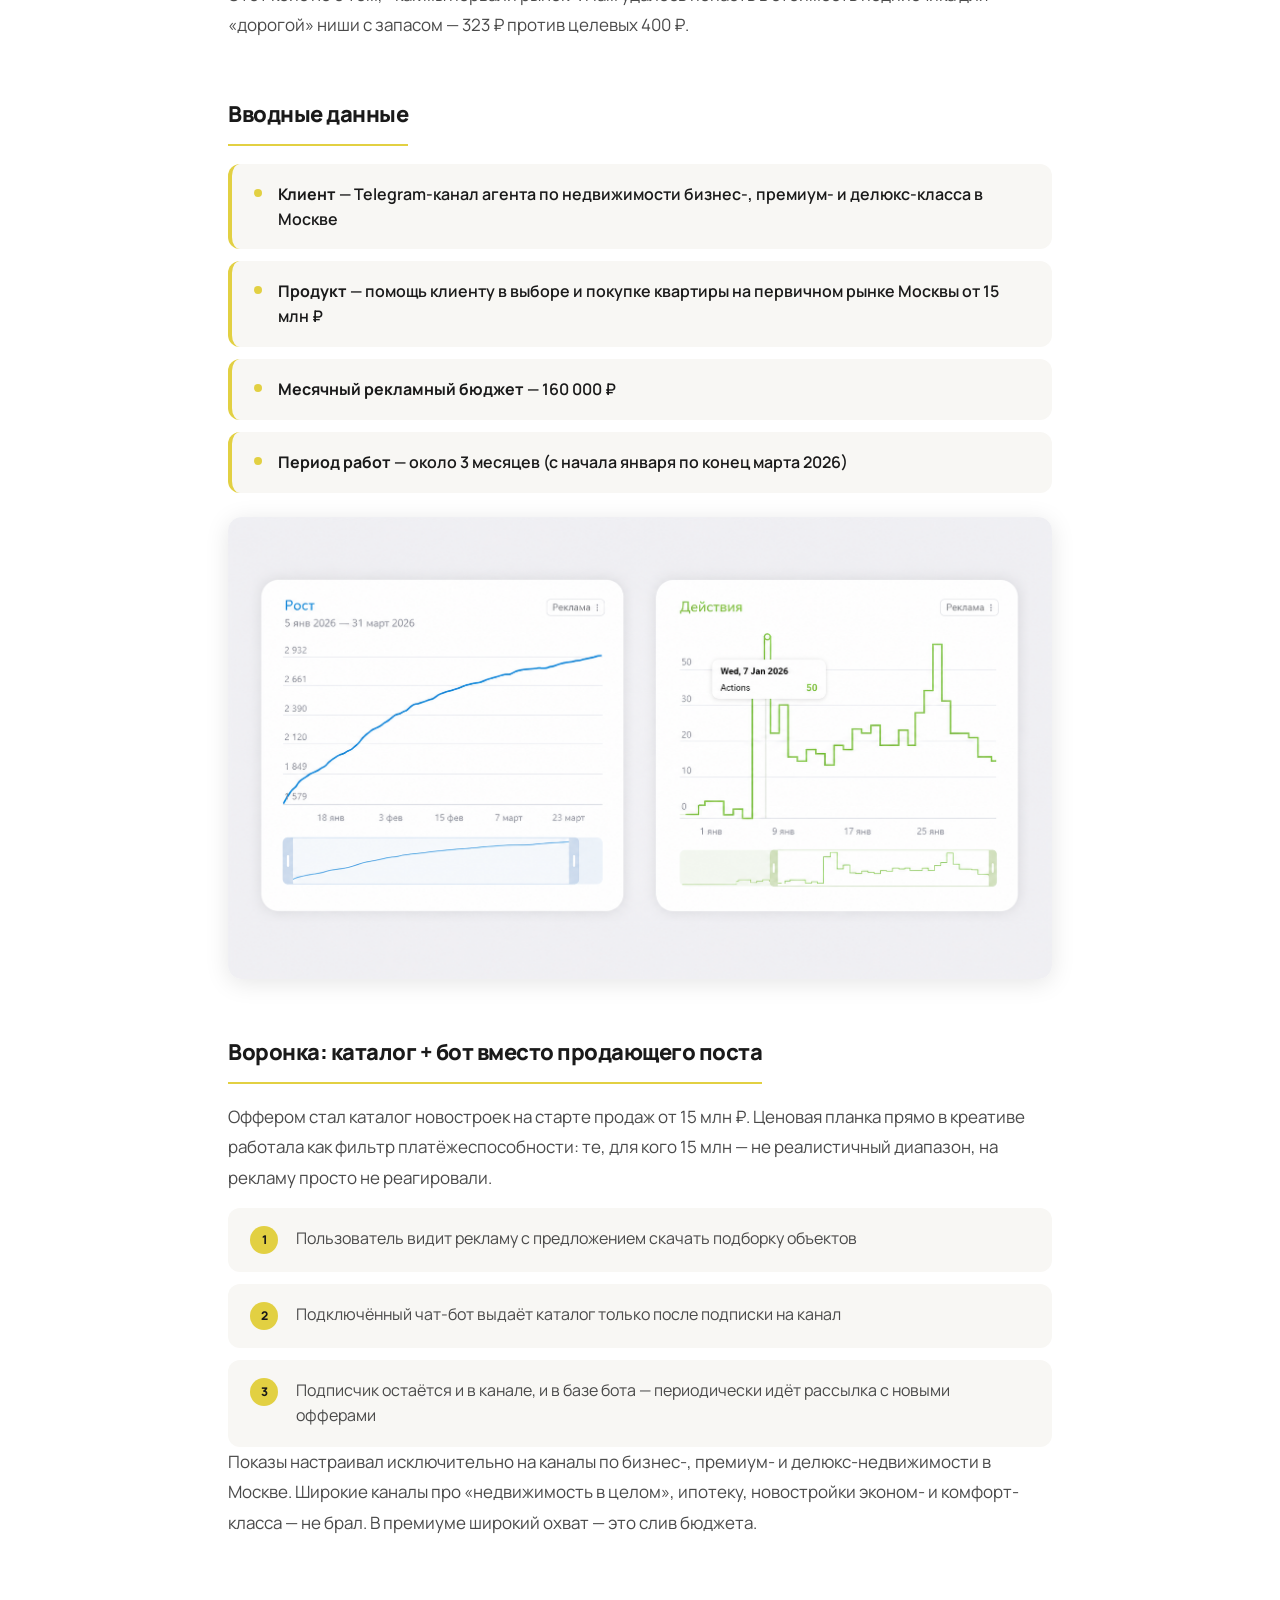
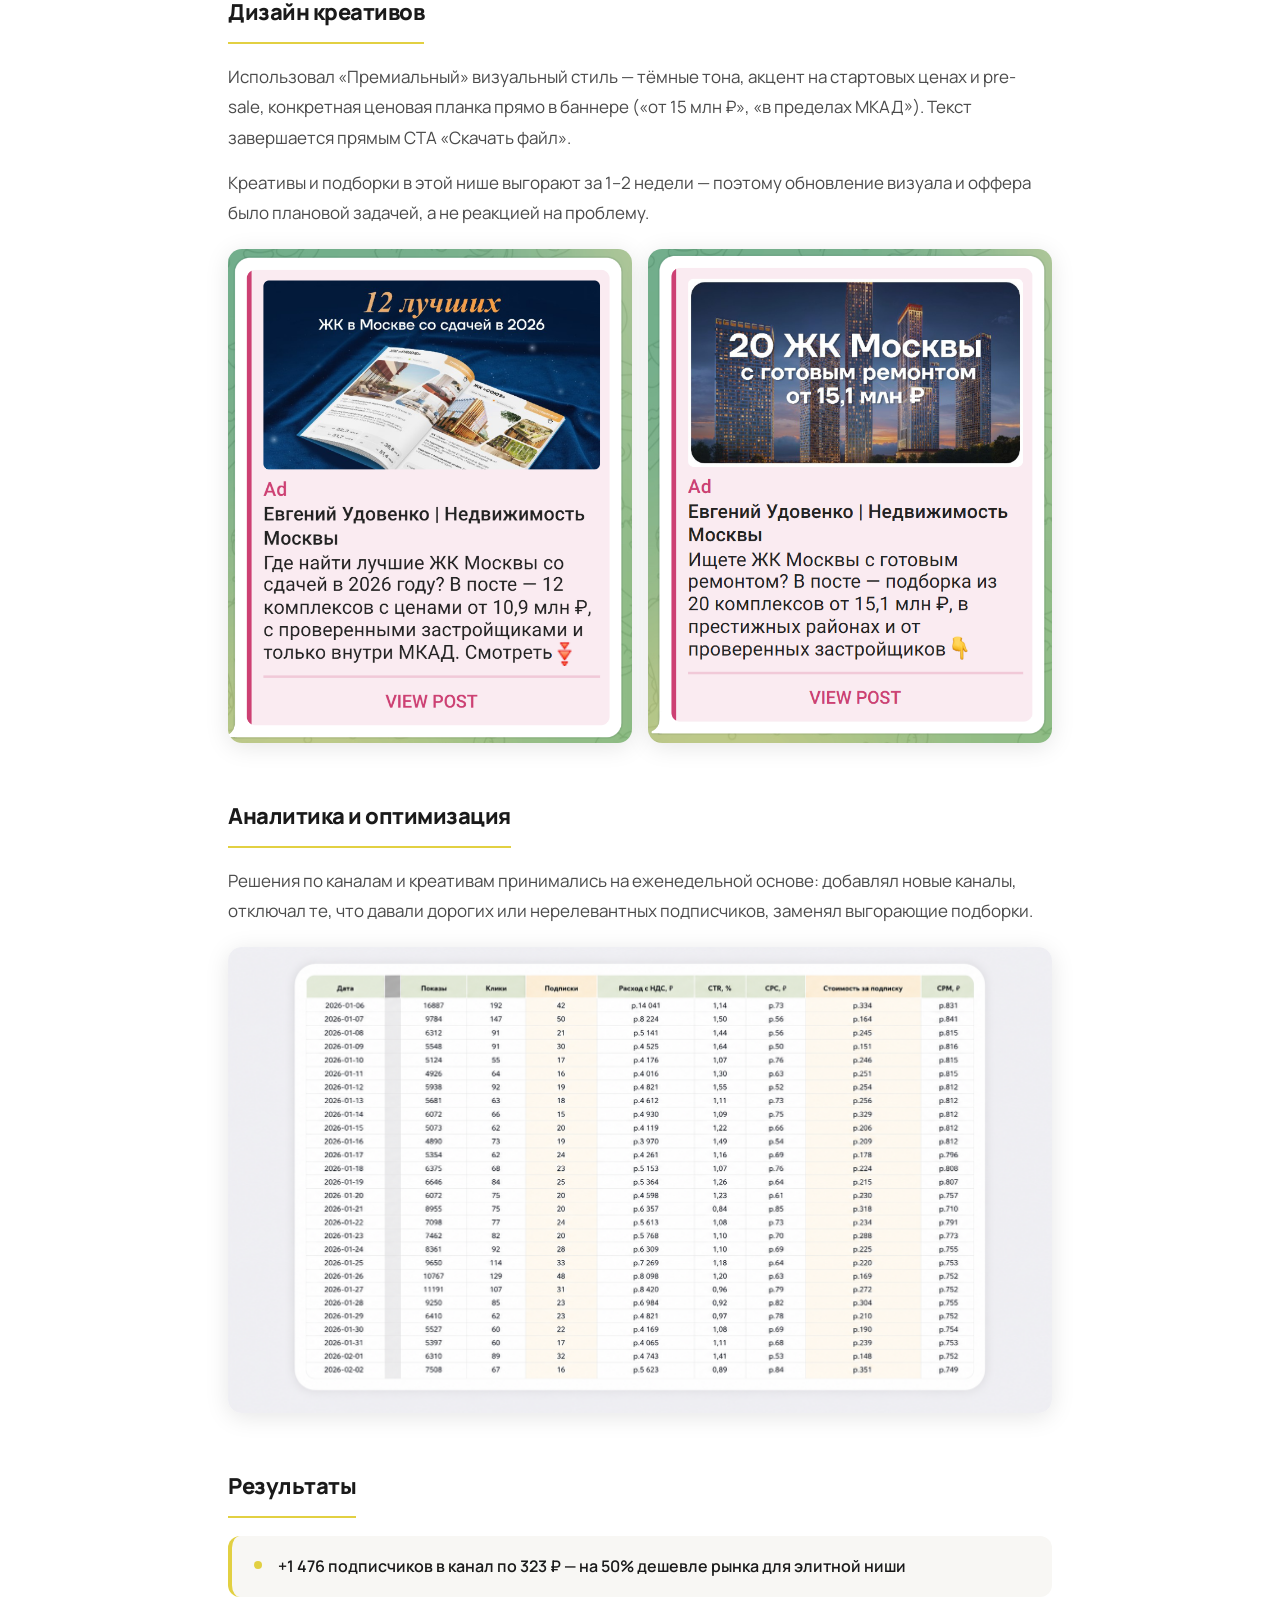
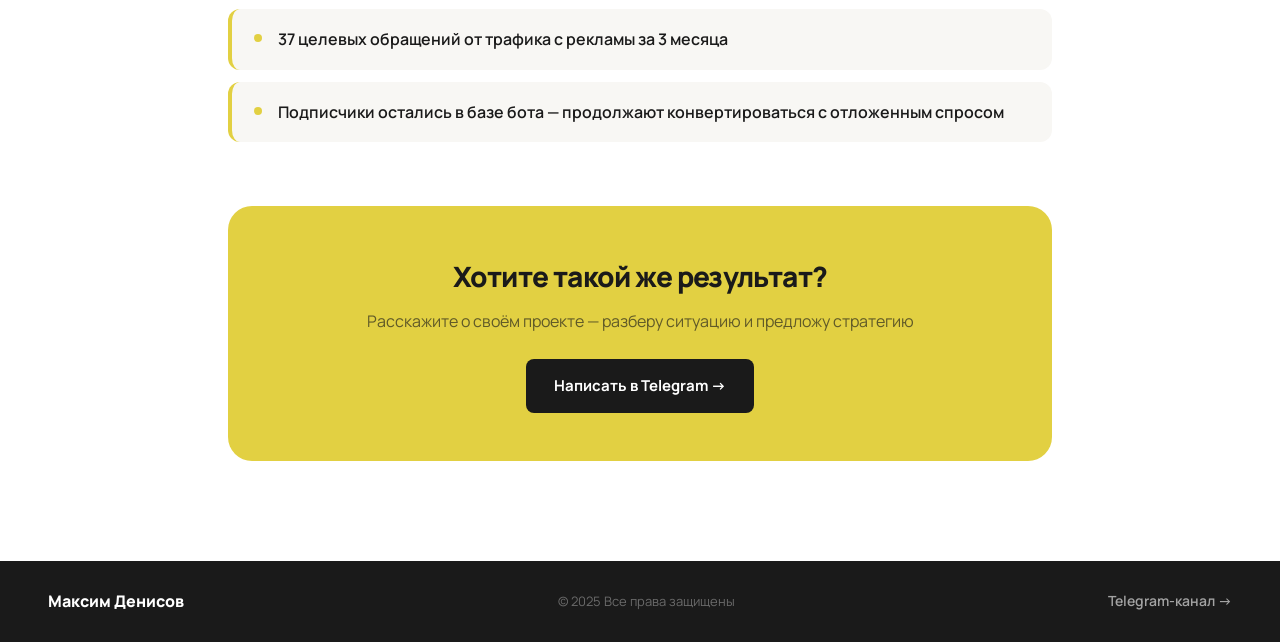
==== commit 52bff8a6: "Add channel logos to cases 1-3, update index cards, refresh Bragina review" ====
--- a/case-1.html
+++ b/case-1.html
@@ -69,6 +69,11 @@
 
 <!-- CASE BODY -->
 <main class="case-body">
+
+  <section class="case-section fade-up">
+    <img src="udovenko-logo.png" alt="Telegram-канал Евгения Удовенко" style="max-width:420px;width:100%;border-radius:14px;box-shadow:0 4px 24px rgba(0,0,0,.10);margin-bottom:8px;" loading="eager">
+    <p style="font-size:13px;color:#6b7280;margin:0 0 8px;">Telegram-канал клиента</p>
+  </section>
 
   <section class="case-section fade-up">
     <h2 class="case-section-h">Ситуация и задача</h2>
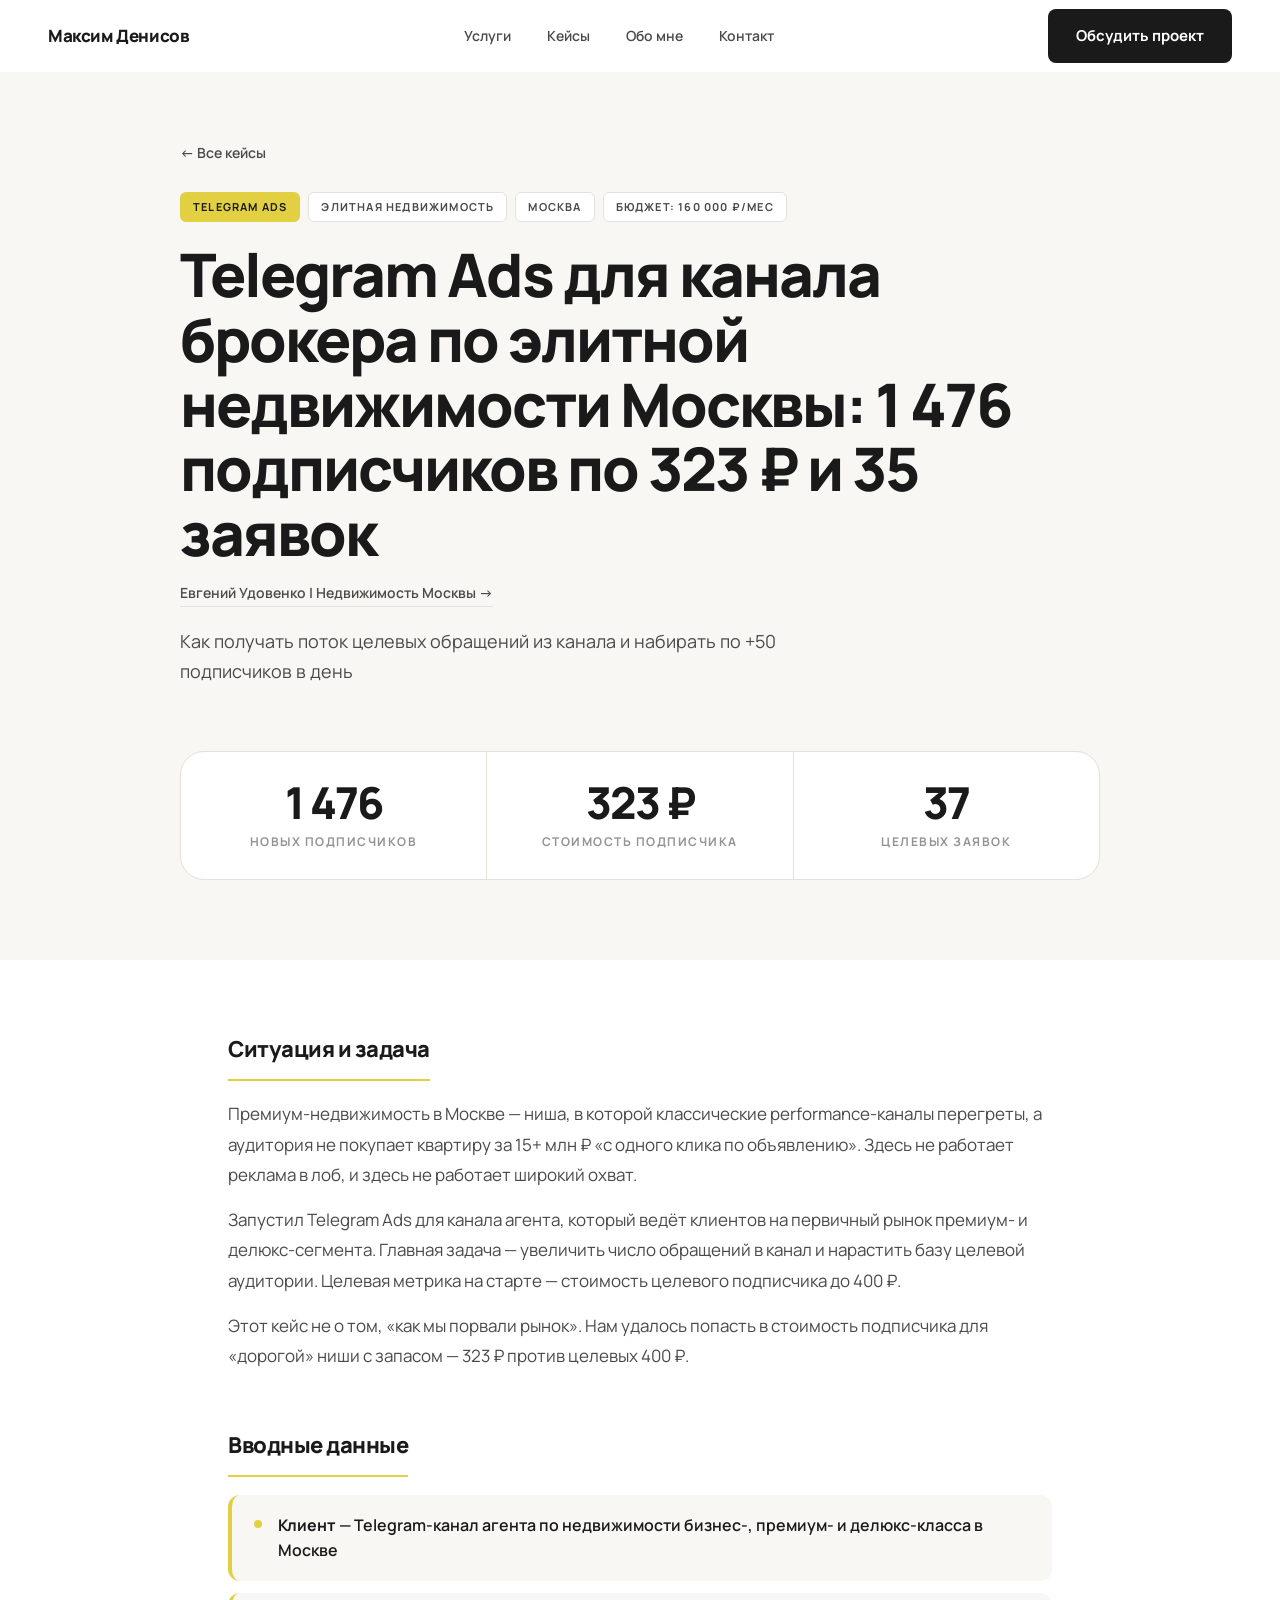
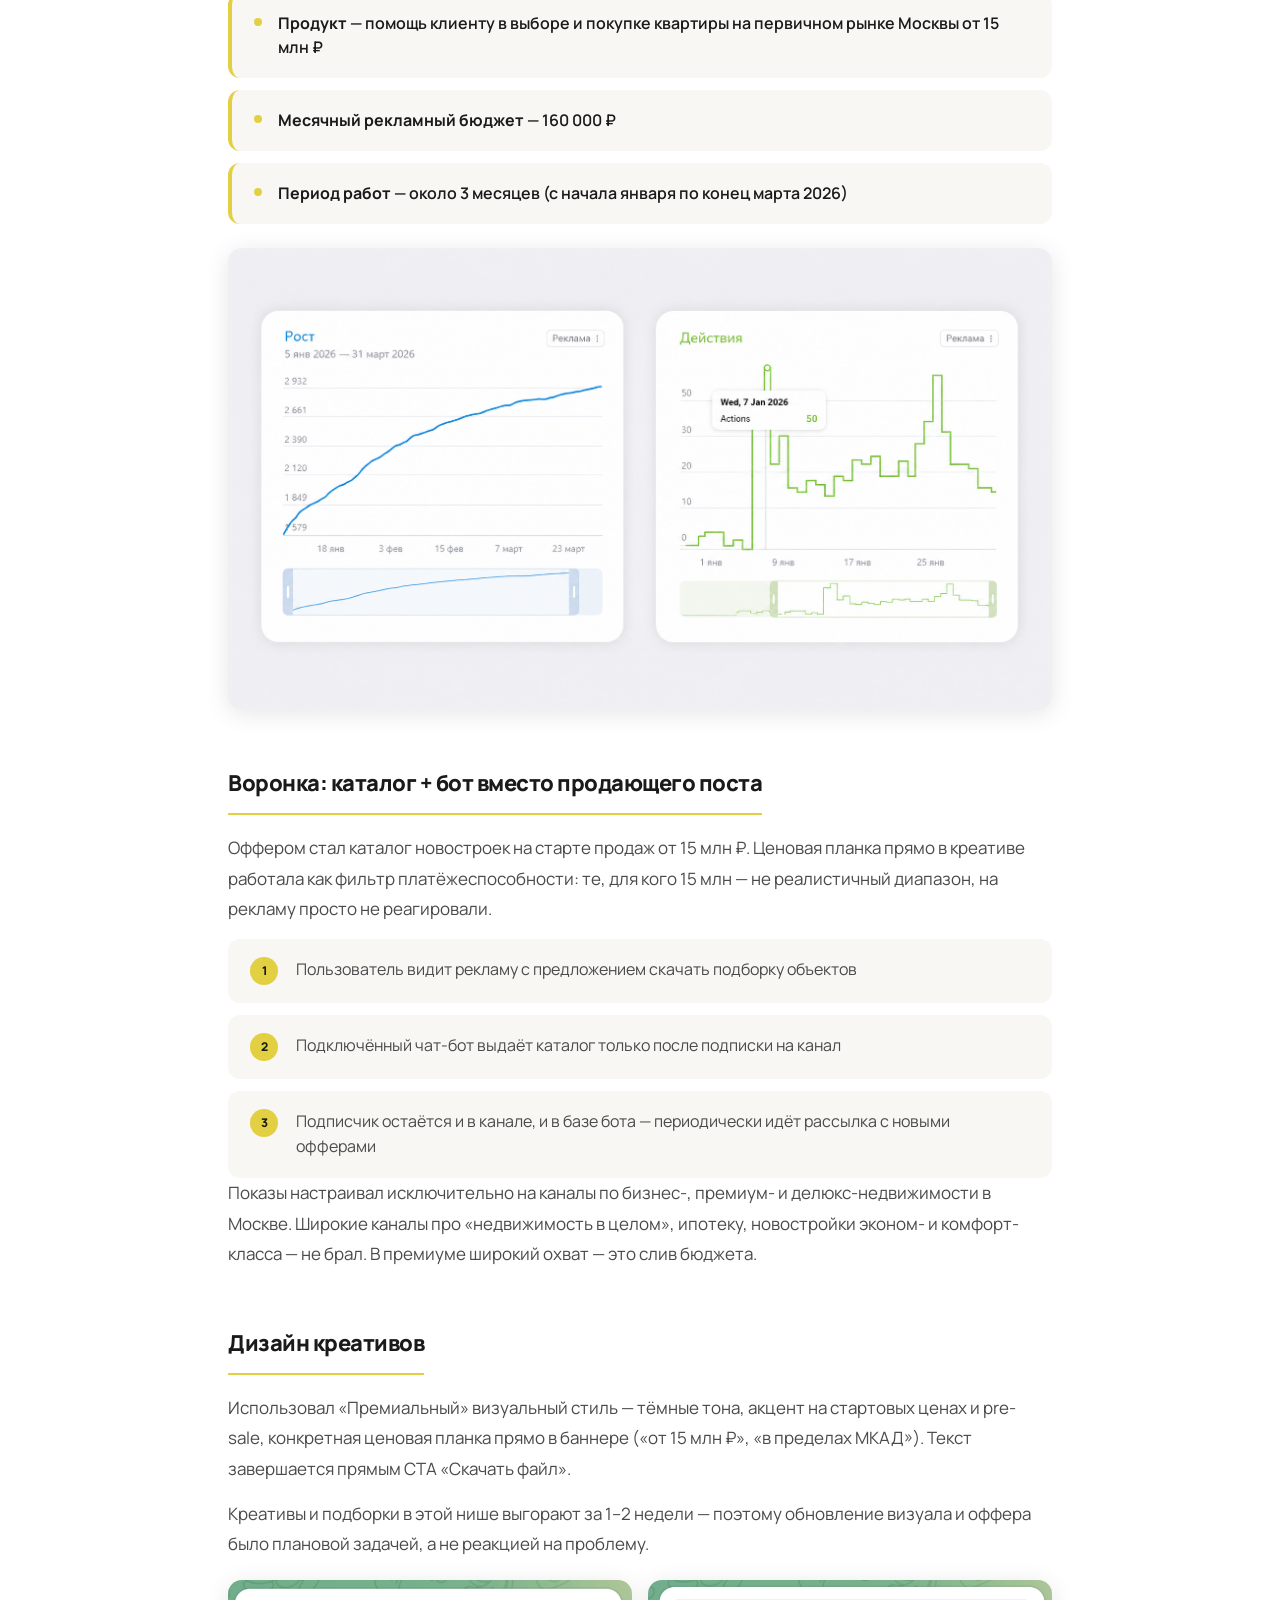
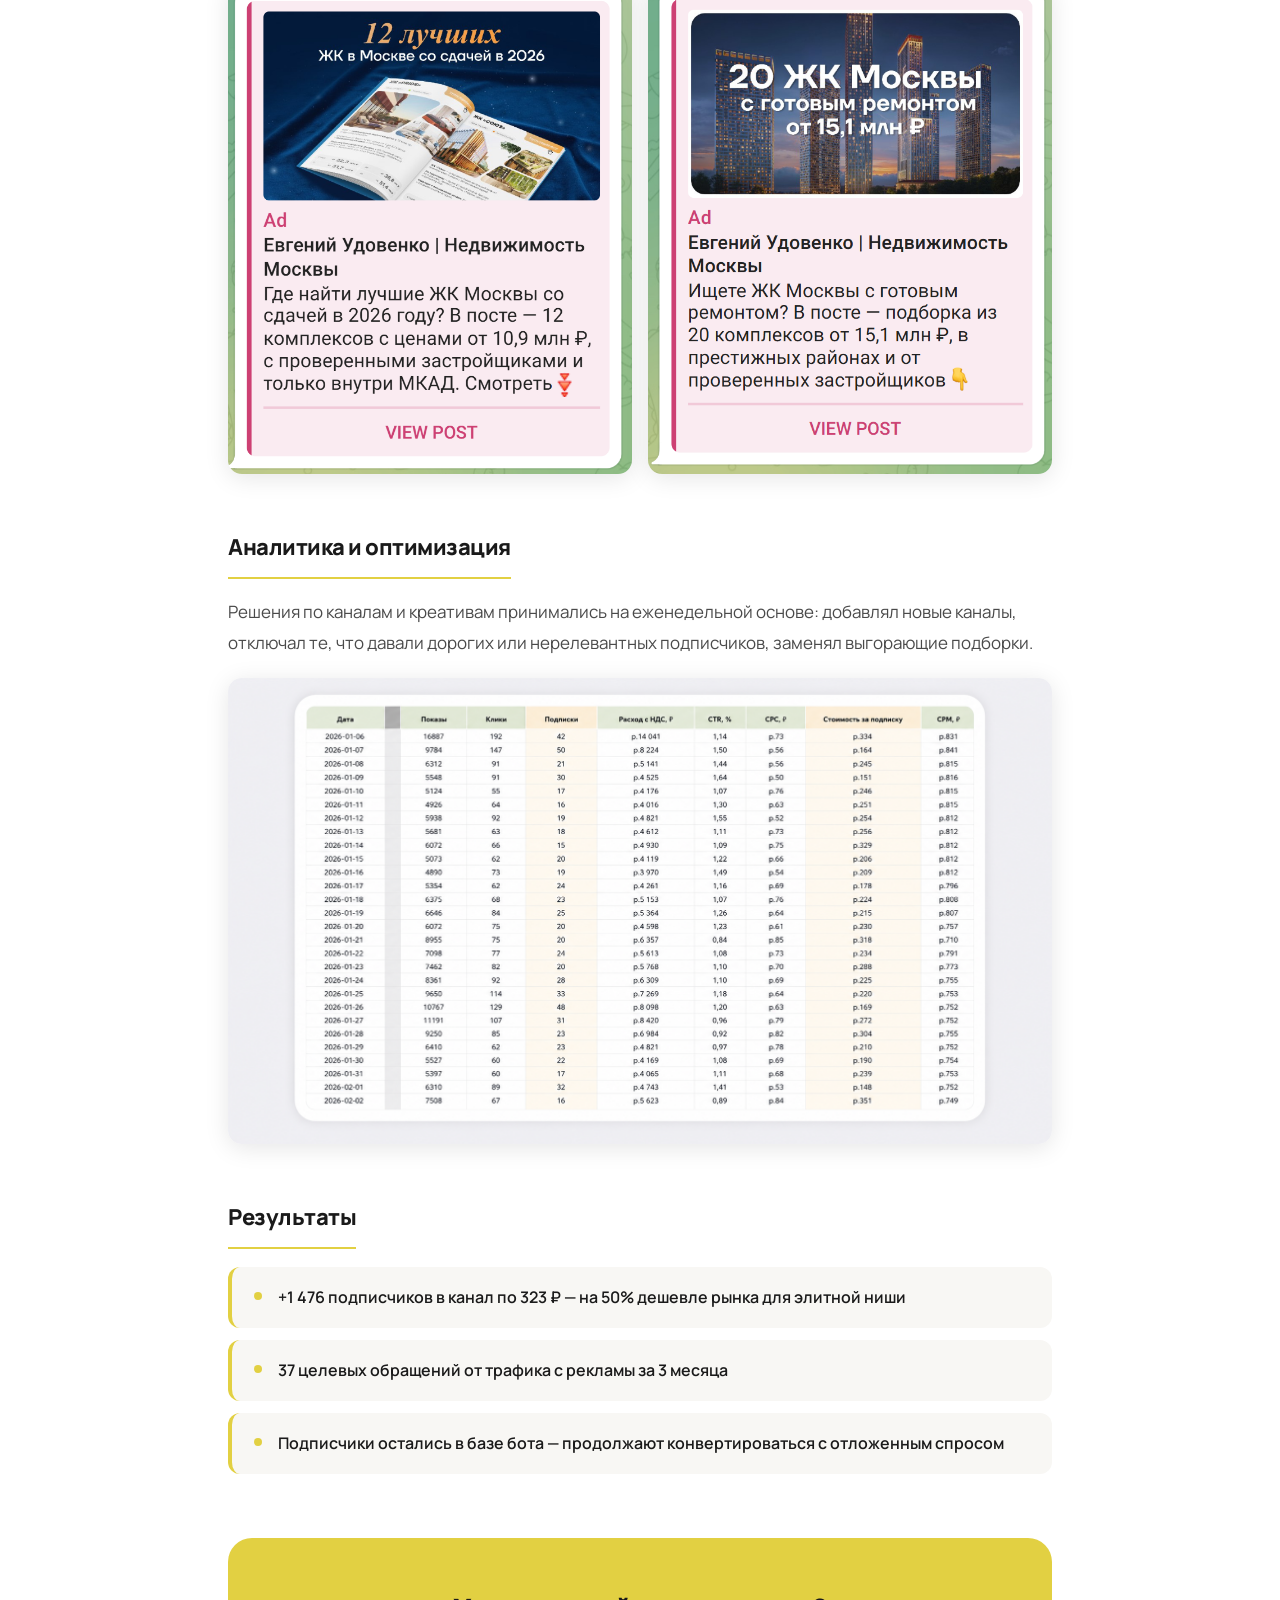
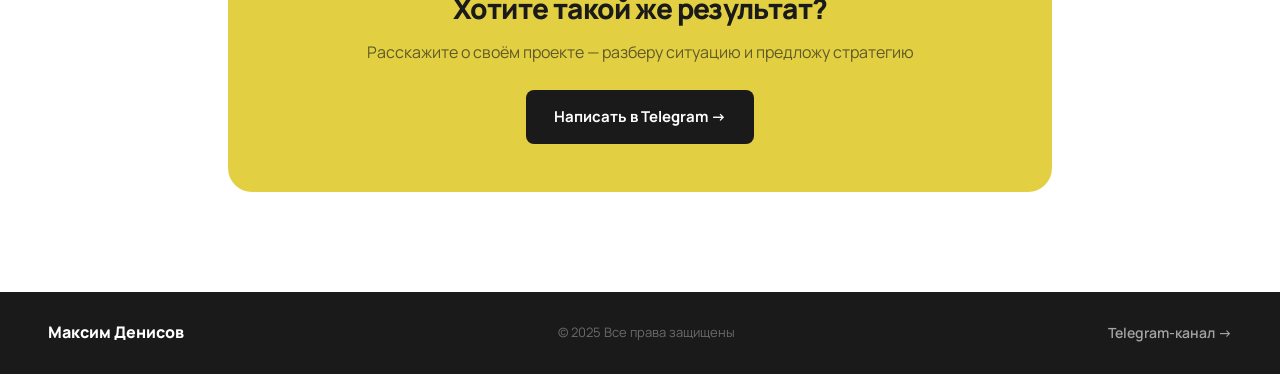
==== commit d90683e4: "Remove channel logos from cases 1-3" ====
--- a/case-1.html
+++ b/case-1.html
@@ -69,11 +69,6 @@
 
 <!-- CASE BODY -->
 <main class="case-body">
-
-  <section class="case-section fade-up">
-    <img src="udovenko-logo.png" alt="Telegram-канал Евгения Удовенко" style="max-width:420px;width:100%;border-radius:14px;box-shadow:0 4px 24px rgba(0,0,0,.10);margin-bottom:8px;" loading="eager">
-    <p style="font-size:13px;color:#6b7280;margin:0 0 8px;">Telegram-канал клиента</p>
-  </section>
 
   <section class="case-section fade-up">
     <h2 class="case-section-h">Ситуация и задача</h2>
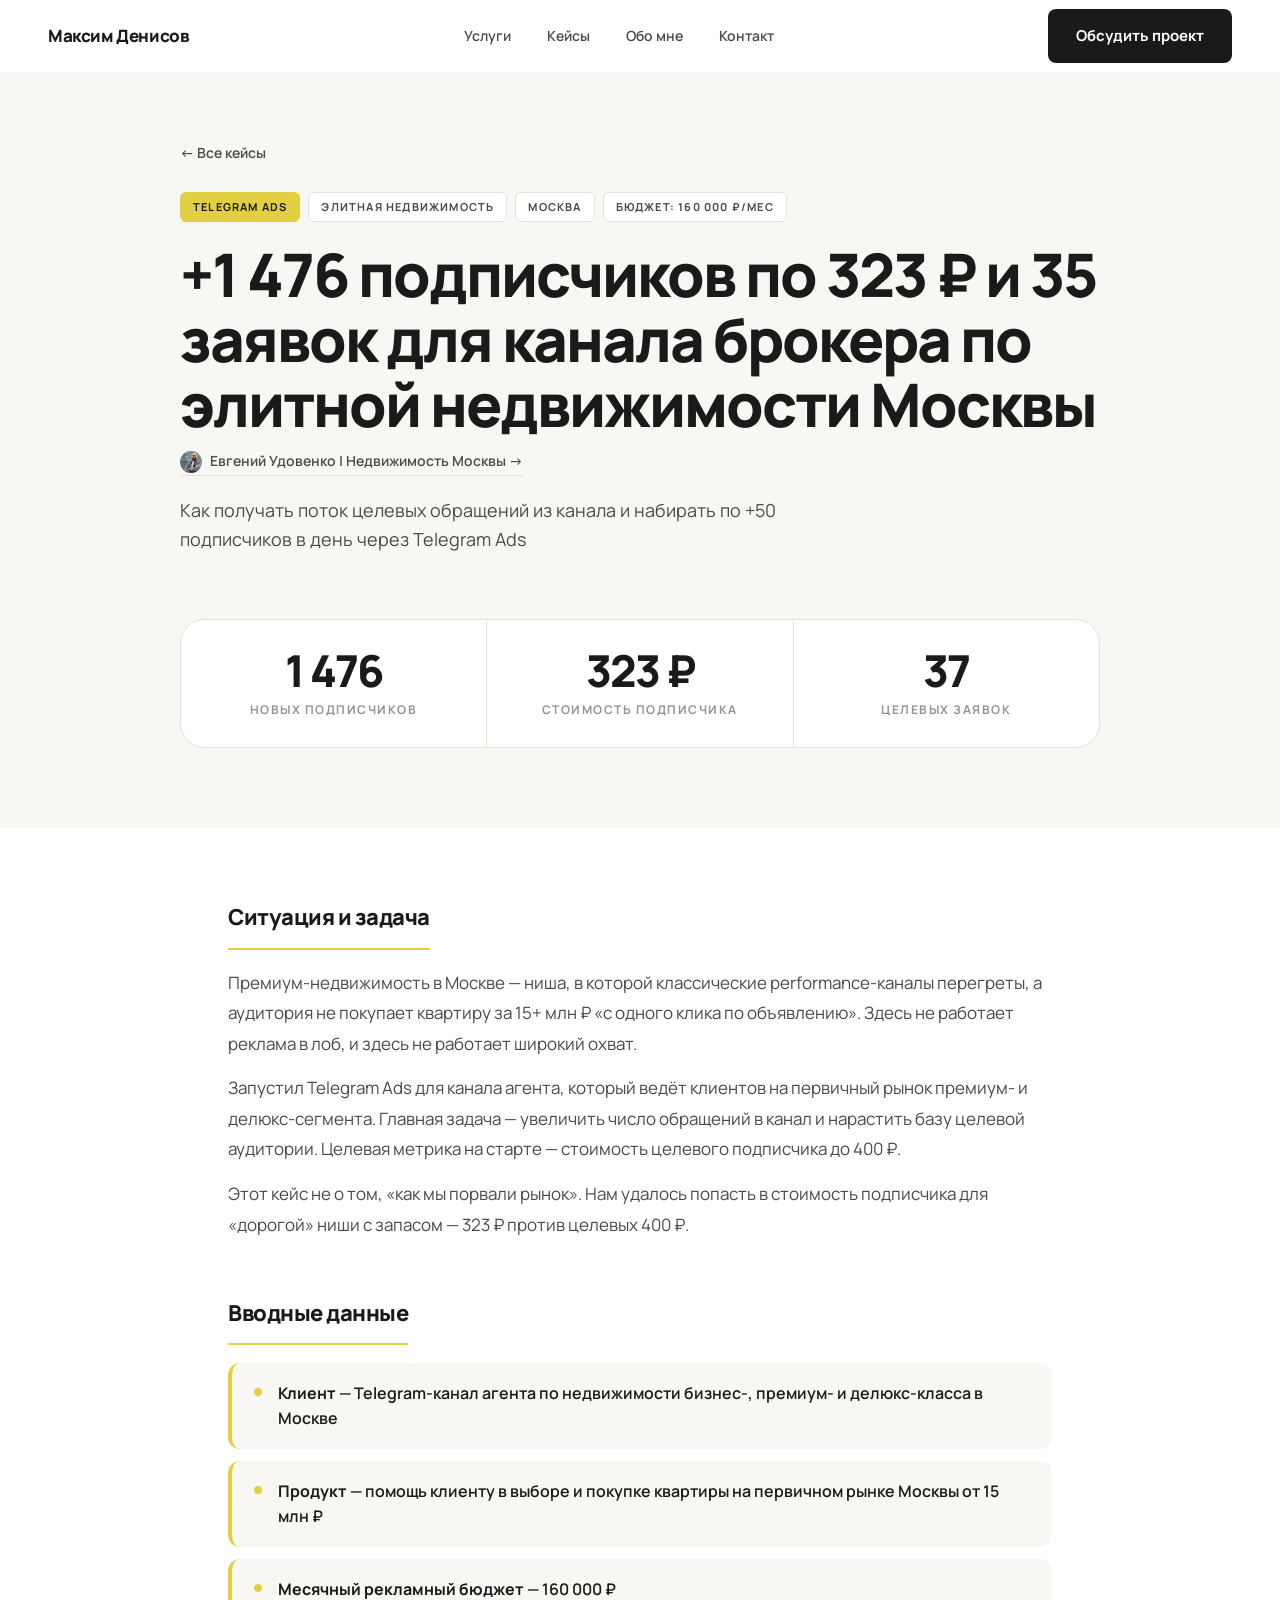
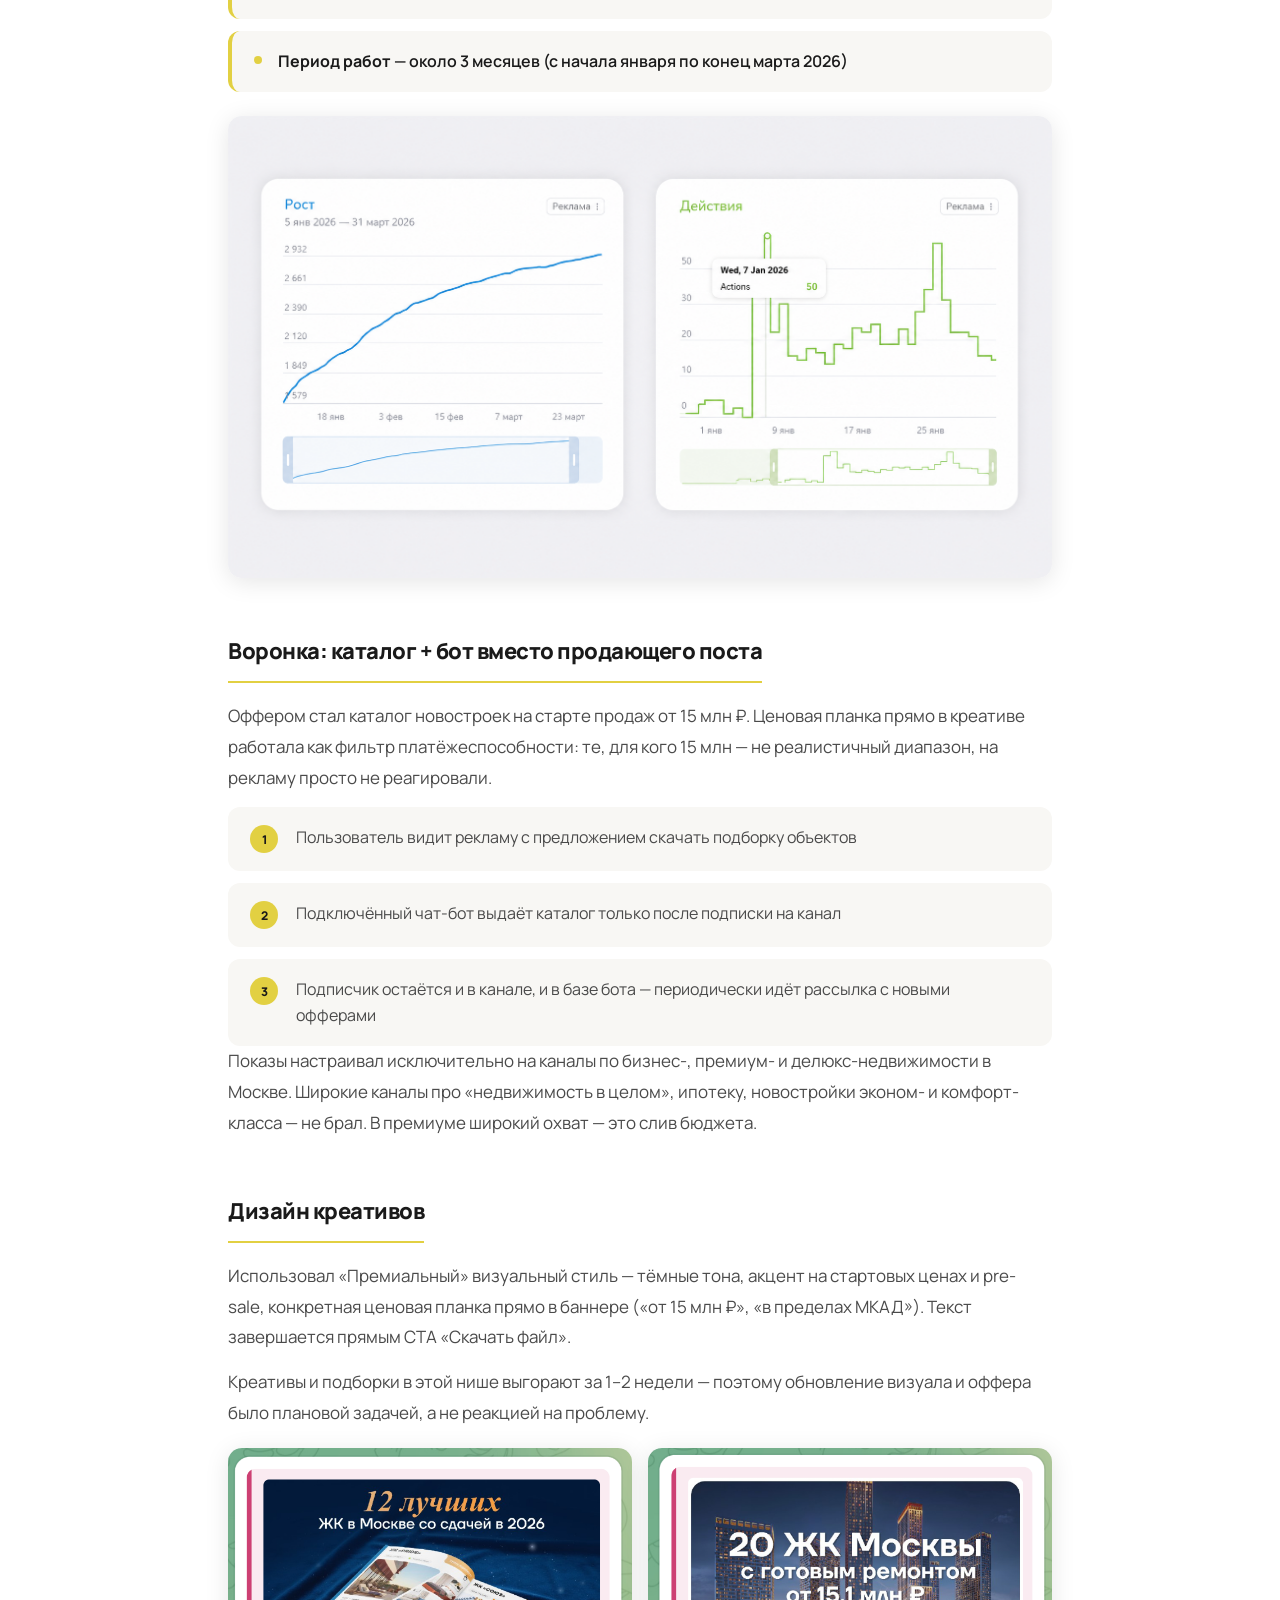
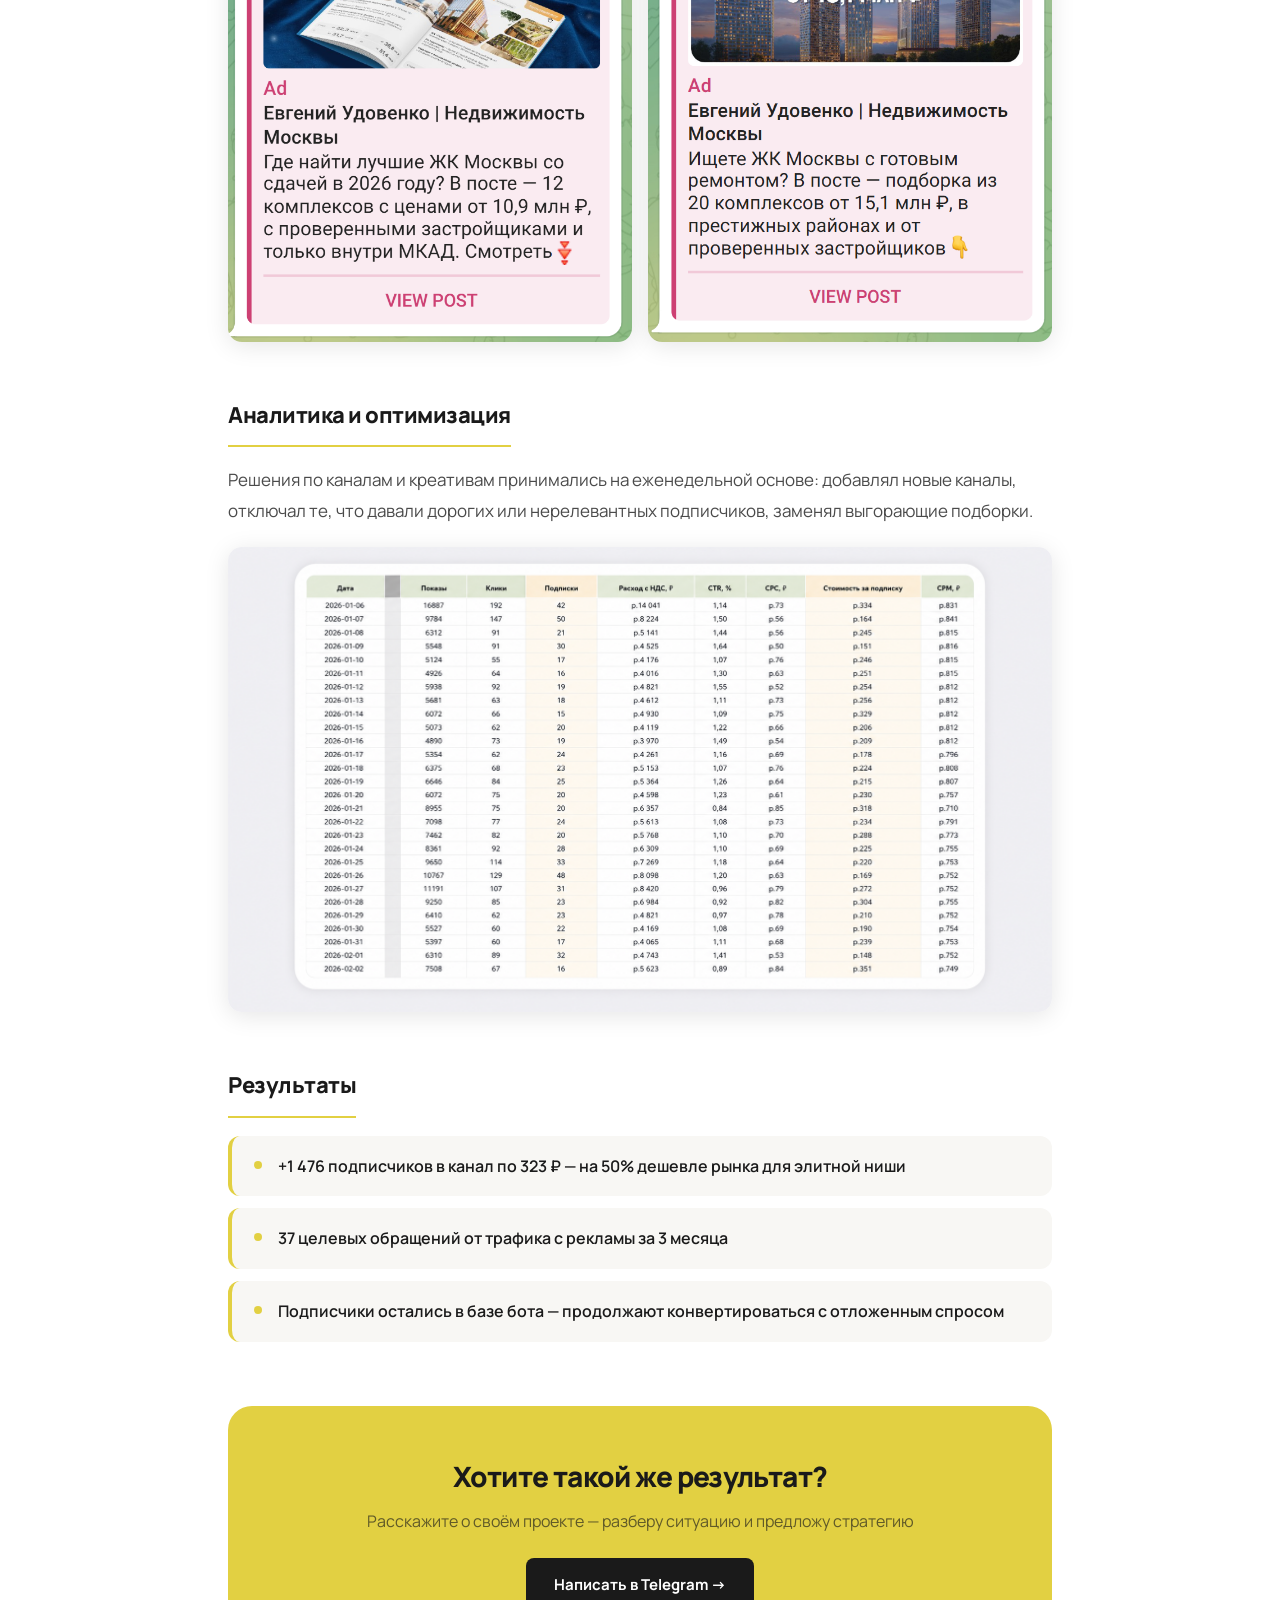
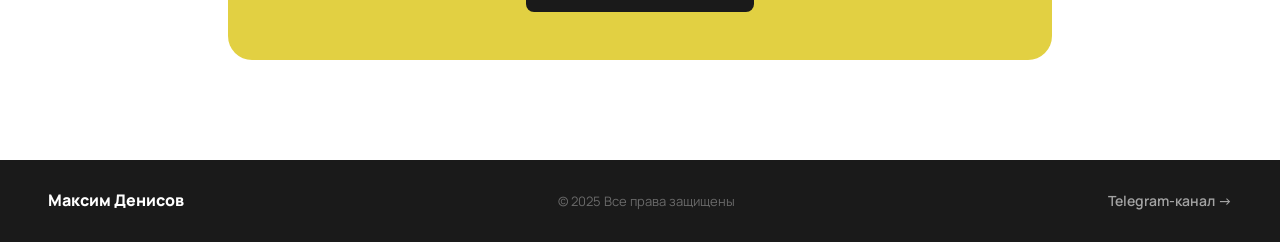
==== commit 18df4cbe: "Update case-1 title, subtitle, add avatar to channel link" ====
--- a/case-1.html
+++ b/case-1.html
@@ -46,9 +46,12 @@
       <span class="tag">Москва</span>
       <span class="tag">Бюджет: 160 000 ₽/мес</span>
     </div>
-    <h1 class="case-h1">Telegram Ads для канала брокера по элитной недвижимости Москвы: 1&nbsp;476 подписчиков по 323&nbsp;₽ и 35 заявок</h1>
-    <a href="https://t.me/mos_heart" target="_blank" rel="noopener" class="case-channel-link">Евгений Удовенко | Недвижимость Москвы →</a>
-    <p class="case-lead">Как получать поток целевых обращений из канала и набирать по +50 подписчиков в день</p>
+    <h1 class="case-h1">+1&nbsp;476 подписчиков по 323&nbsp;₽ и 35 заявок для канала брокера по элитной недвижимости Москвы</h1>
+    <a href="https://t.me/mos_heart" target="_blank" rel="noopener" class="case-channel-link" style="display:inline-flex;align-items:center;gap:8px;">
+      <img src="udovenko-avatar.jpg" alt="" style="width:22px;height:22px;border-radius:50%;object-fit:cover;flex-shrink:0;">
+      Евгений Удовенко | Недвижимость Москвы →
+    </a>
+    <p class="case-lead">Как получать поток целевых обращений из канала и набирать по +50 подписчиков в день через Telegram Ads</p>
 
     <div class="metrics-strip">
       <div class="metric">
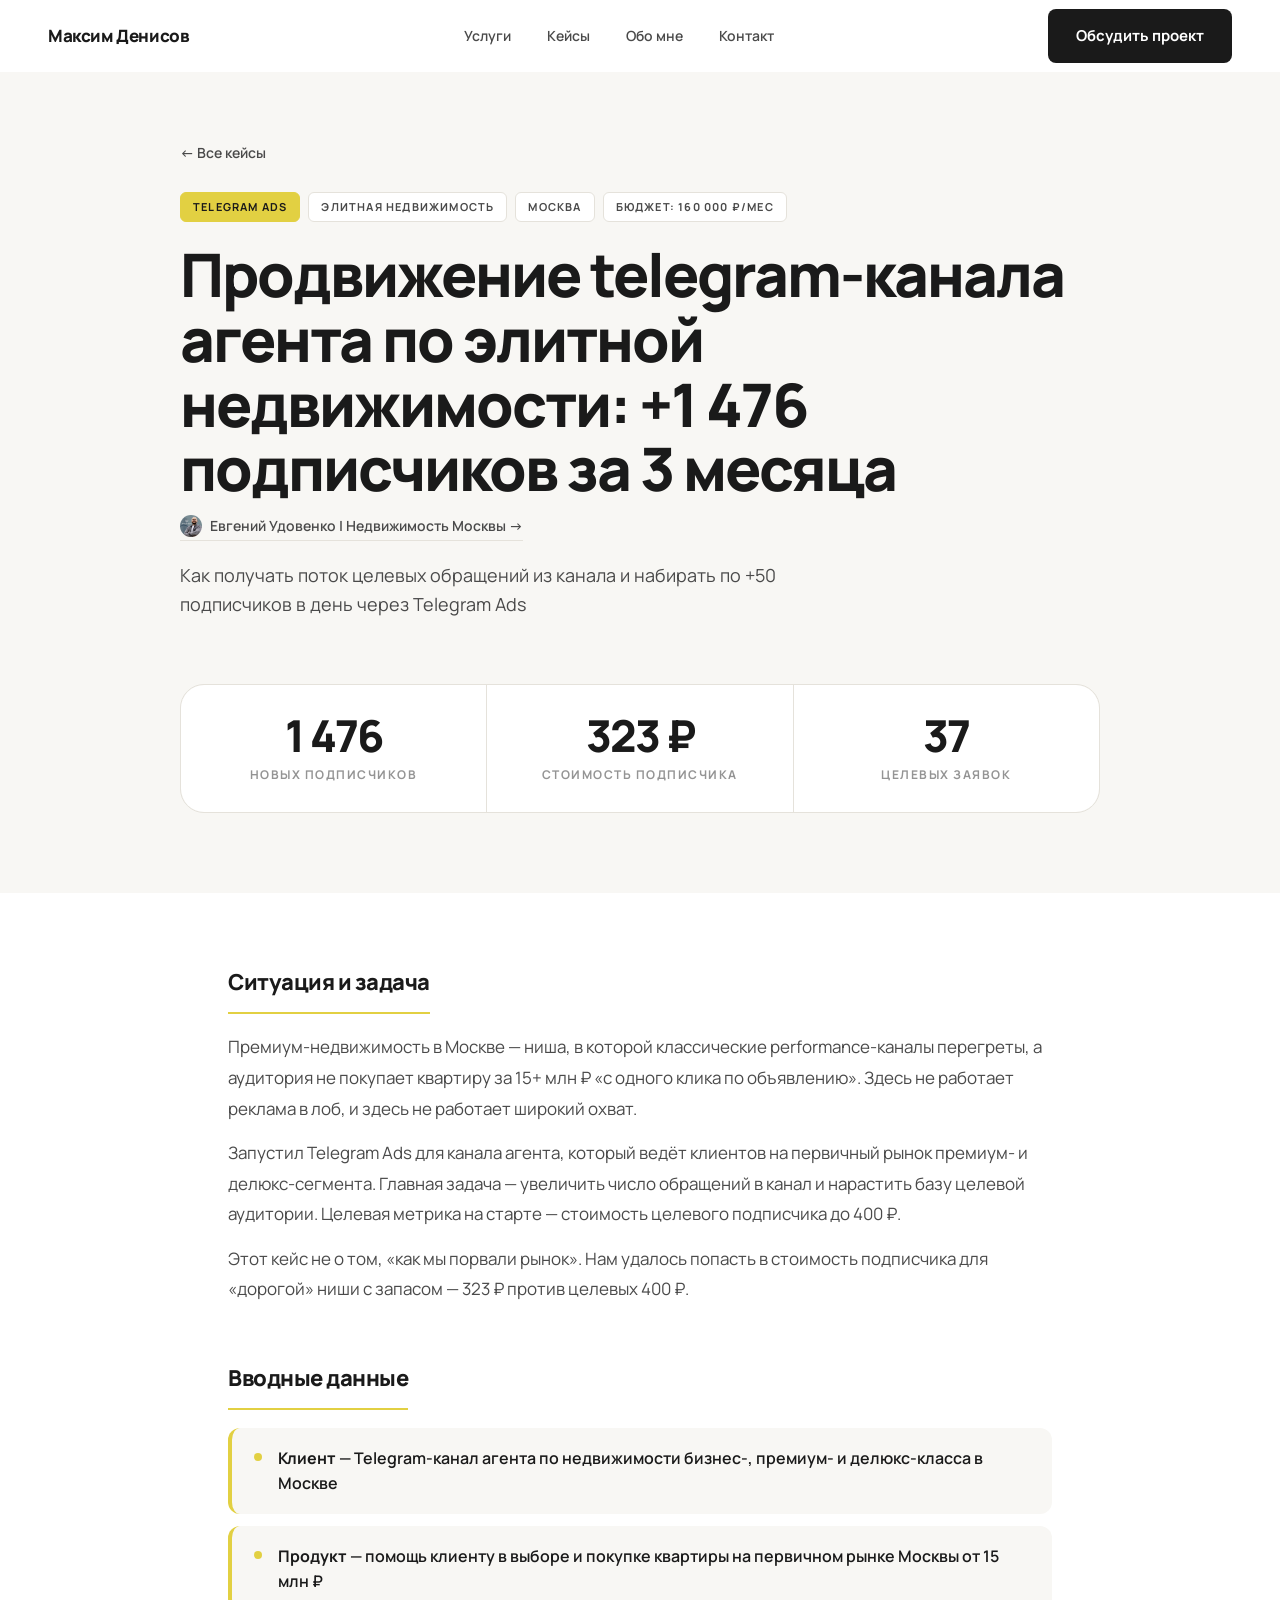
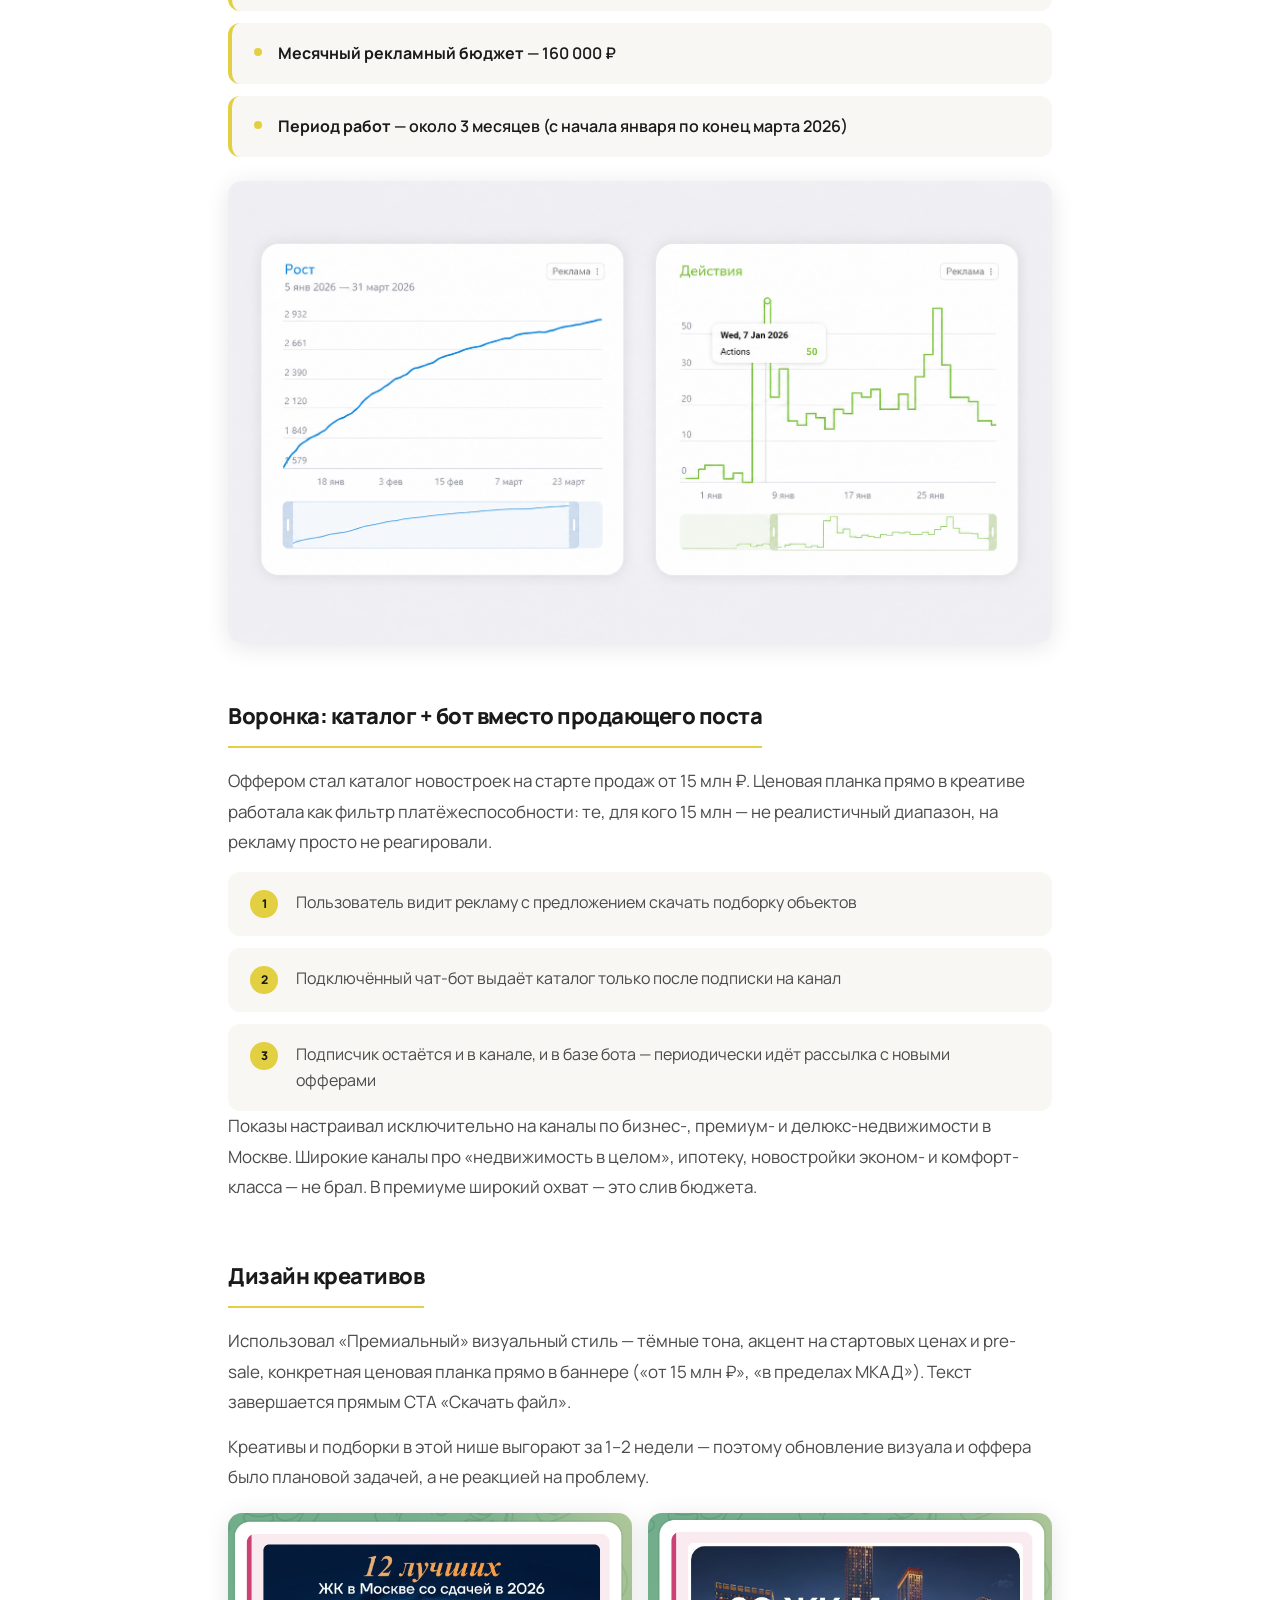
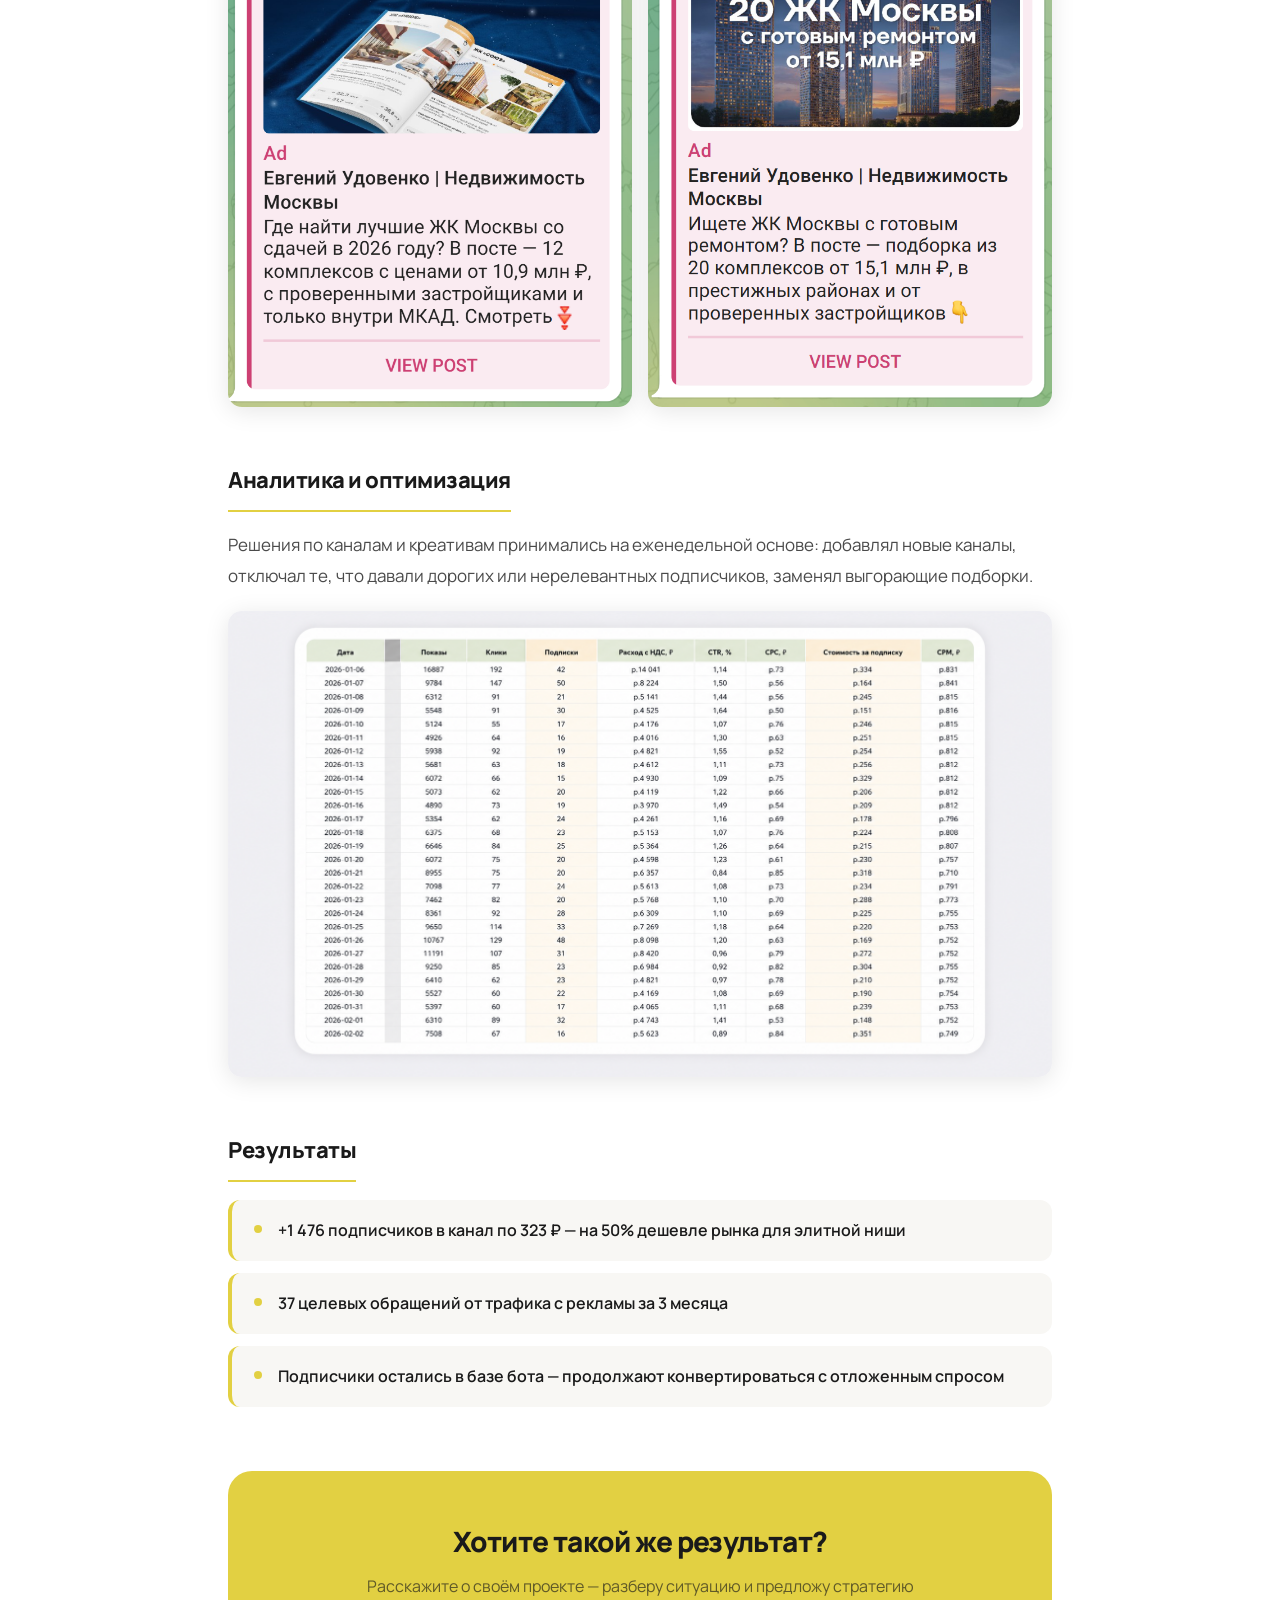
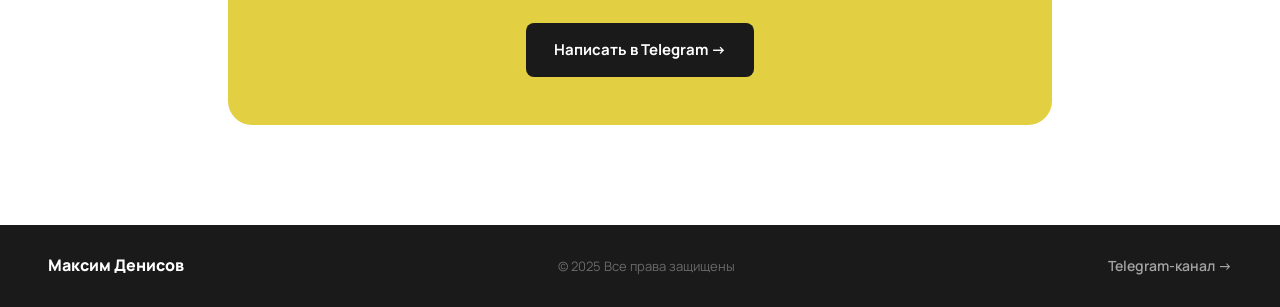
==== commit 4016091b: "Update case-1 title" ====
--- a/case-1.html
+++ b/case-1.html
@@ -46,7 +46,7 @@
       <span class="tag">Москва</span>
       <span class="tag">Бюджет: 160 000 ₽/мес</span>
     </div>
-    <h1 class="case-h1">+1&nbsp;476 подписчиков по 323&nbsp;₽ и 35 заявок для канала брокера по элитной недвижимости Москвы</h1>
+    <h1 class="case-h1">Продвижение telegram-канала агента по элитной недвижимости: +1&nbsp;476 подписчиков за 3 месяца</h1>
     <a href="https://t.me/mos_heart" target="_blank" rel="noopener" class="case-channel-link" style="display:inline-flex;align-items:center;gap:8px;">
       <img src="udovenko-avatar.jpg" alt="" style="width:22px;height:22px;border-radius:50%;object-fit:cover;flex-shrink:0;">
       Евгений Удовенко | Недвижимость Москвы →
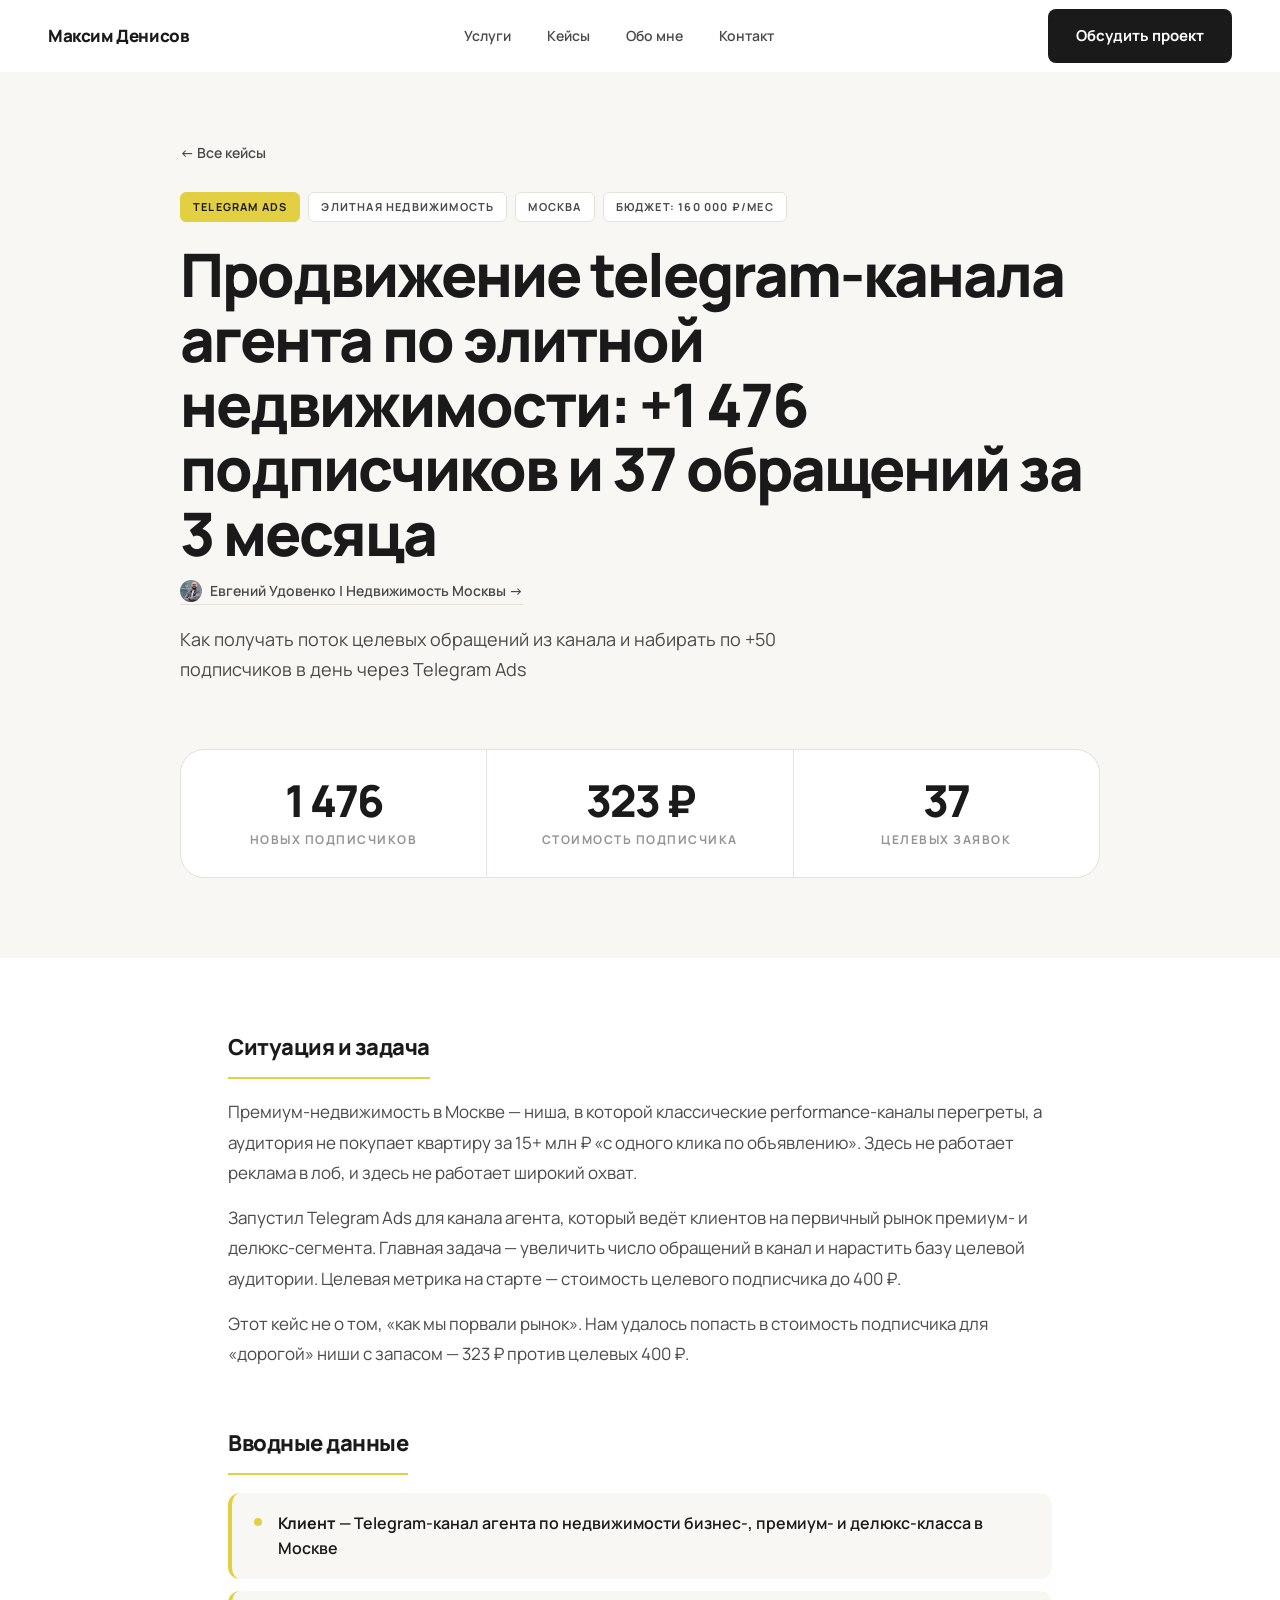
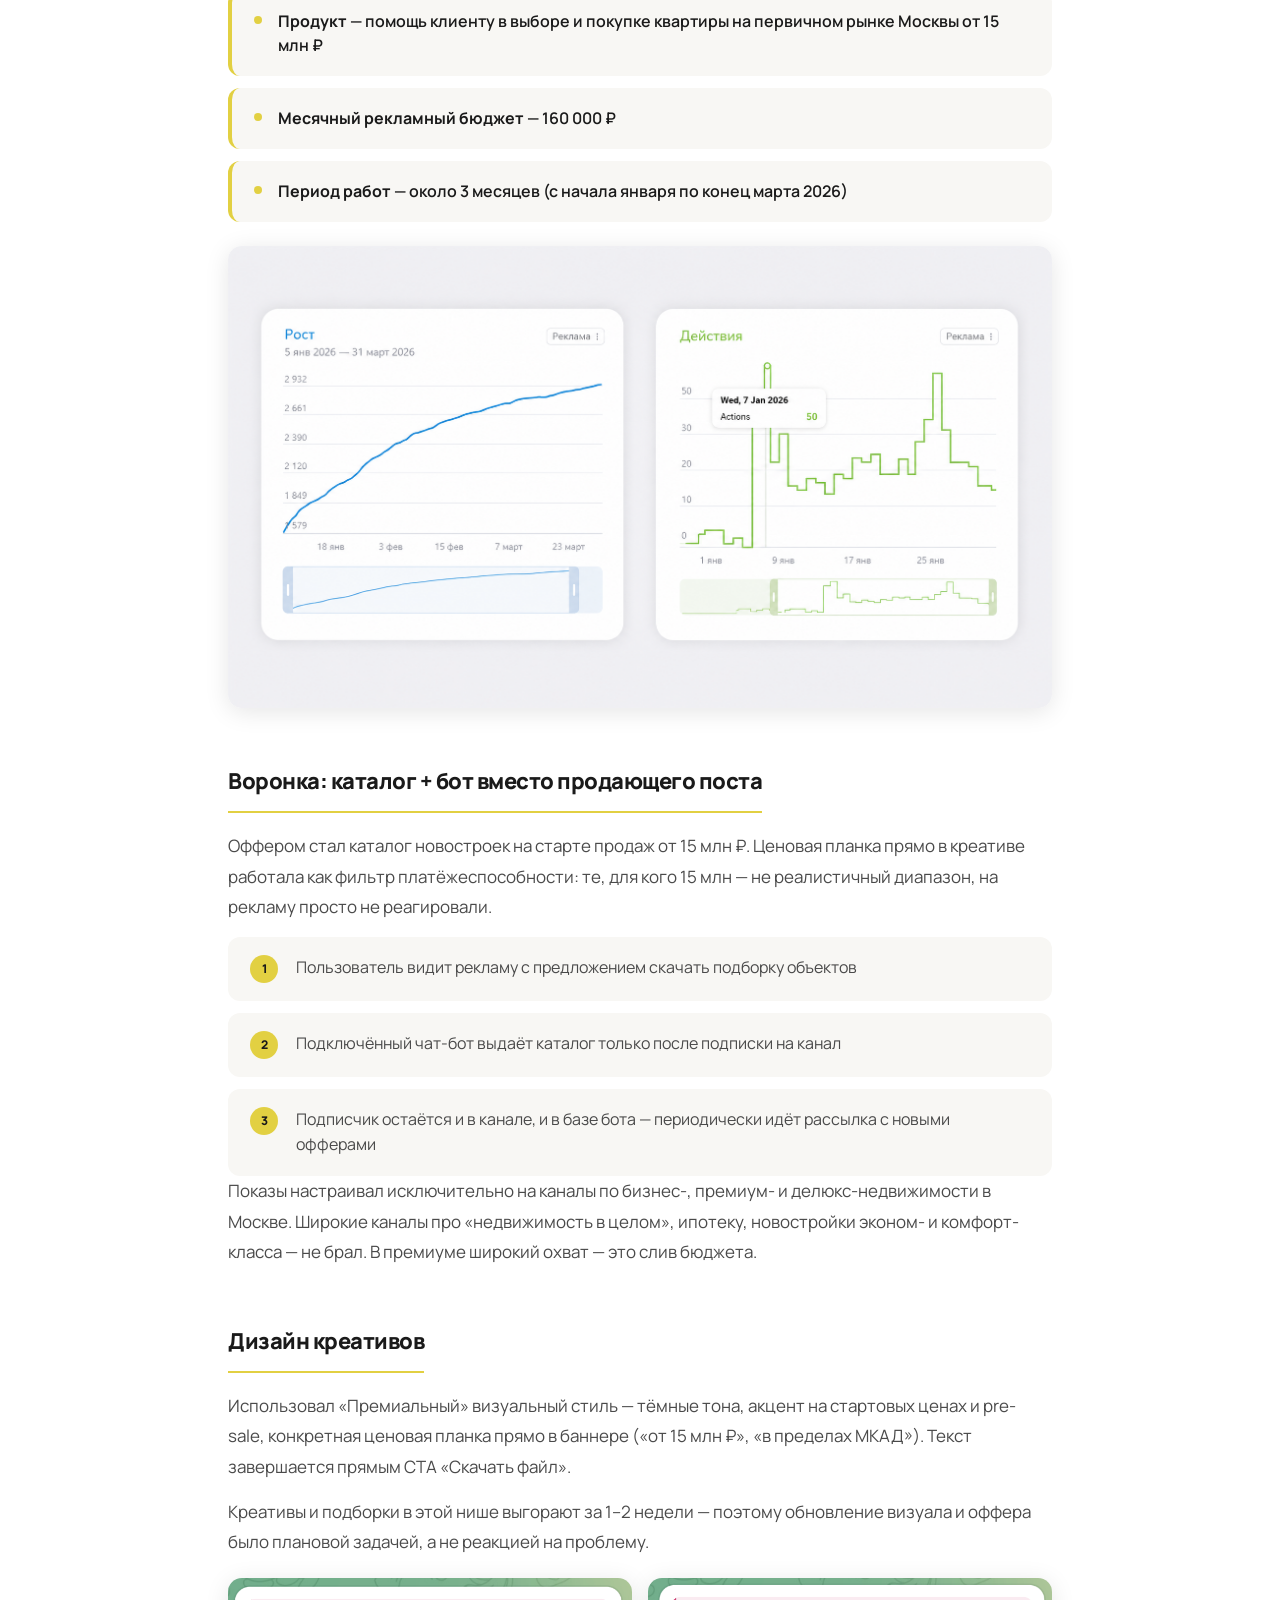
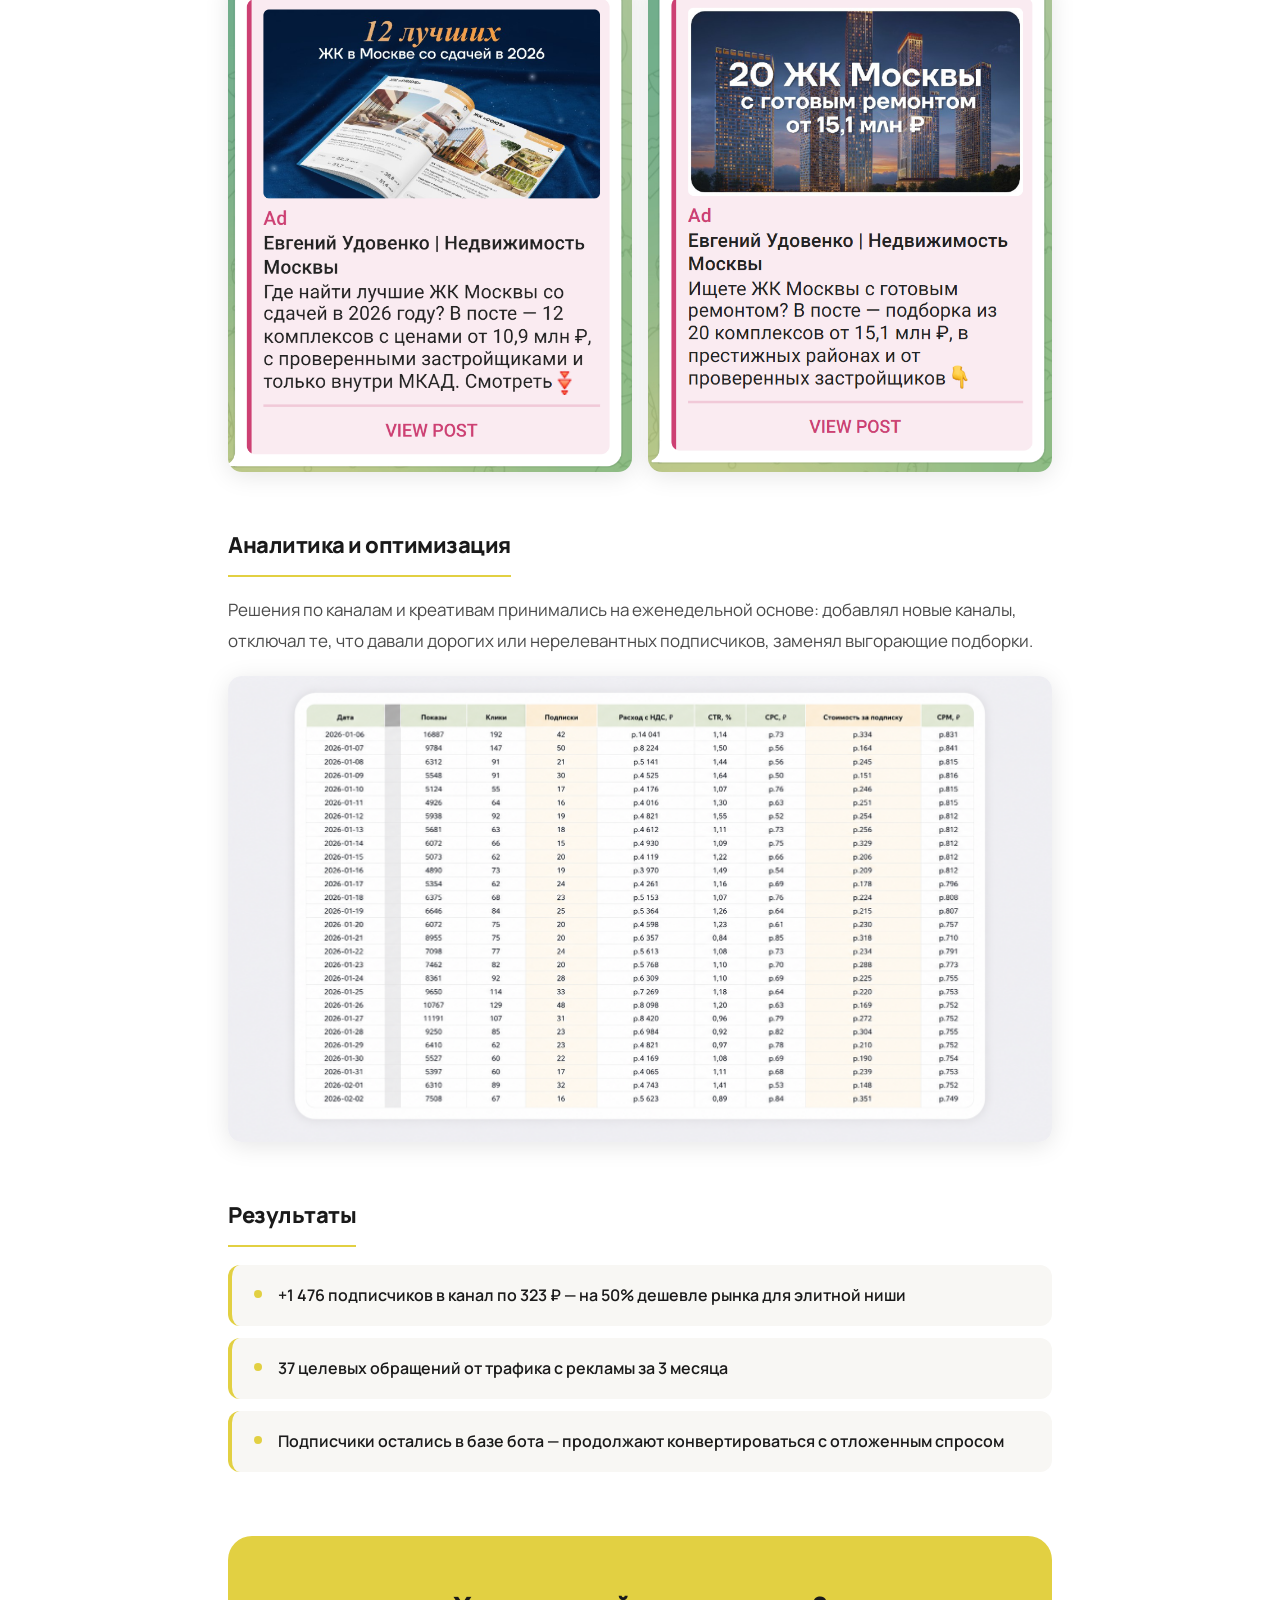
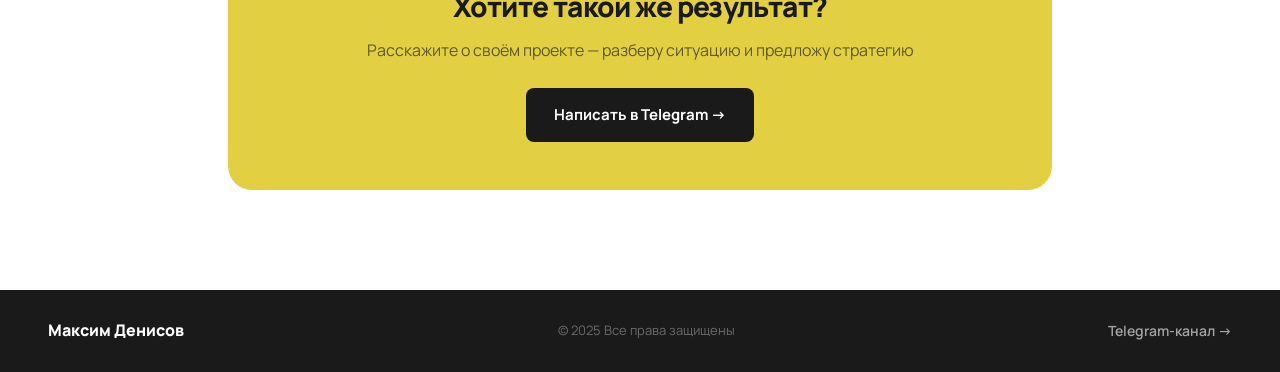
==== commit 6bd125bf: "Update case-1 title with 37 appeals" ====
--- a/case-1.html
+++ b/case-1.html
@@ -46,7 +46,7 @@
       <span class="tag">Москва</span>
       <span class="tag">Бюджет: 160 000 ₽/мес</span>
     </div>
-    <h1 class="case-h1">Продвижение telegram-канала агента по элитной недвижимости: +1&nbsp;476 подписчиков за 3 месяца</h1>
+    <h1 class="case-h1">Продвижение telegram-канала агента по элитной недвижимости: +1&nbsp;476 подписчиков и 37 обращений за 3 месяца</h1>
     <a href="https://t.me/mos_heart" target="_blank" rel="noopener" class="case-channel-link" style="display:inline-flex;align-items:center;gap:8px;">
       <img src="udovenko-avatar.jpg" alt="" style="width:22px;height:22px;border-radius:50%;object-fit:cover;flex-shrink:0;">
       Евгений Удовенко | Недвижимость Москвы →
